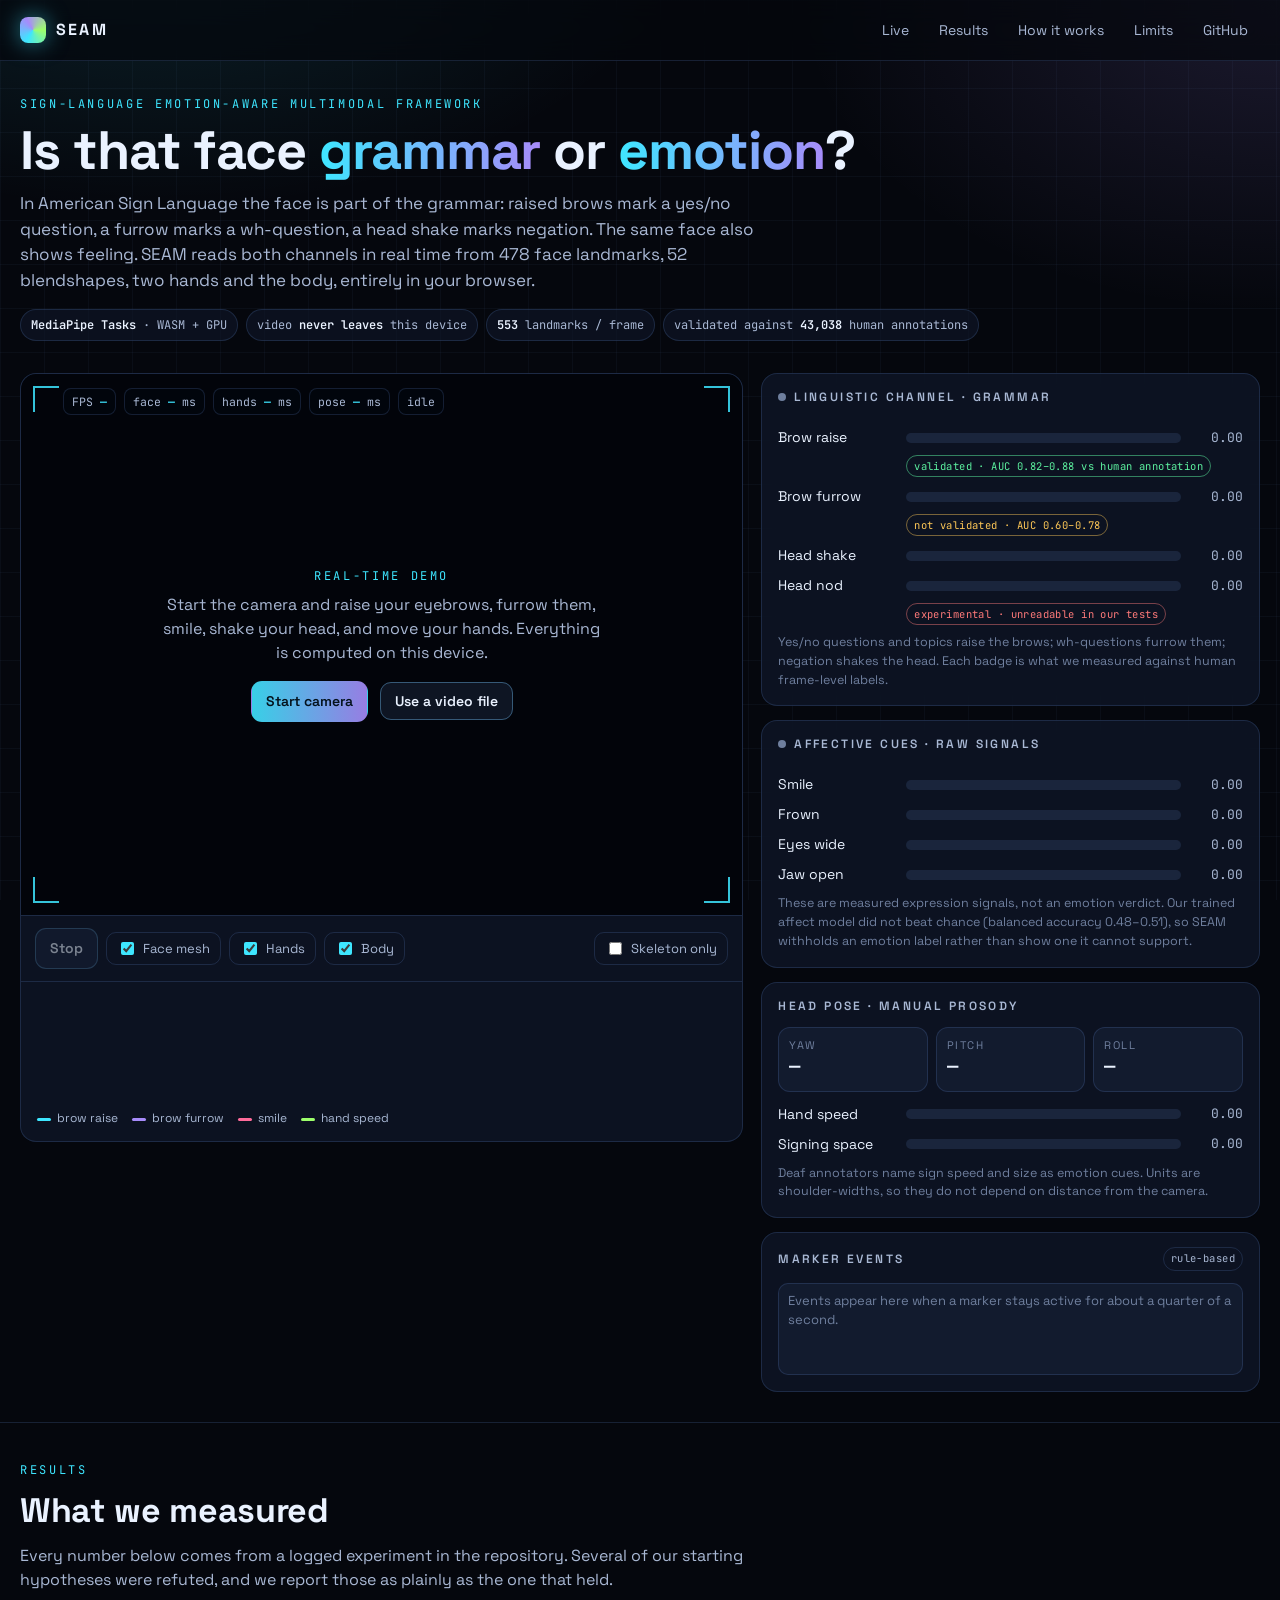
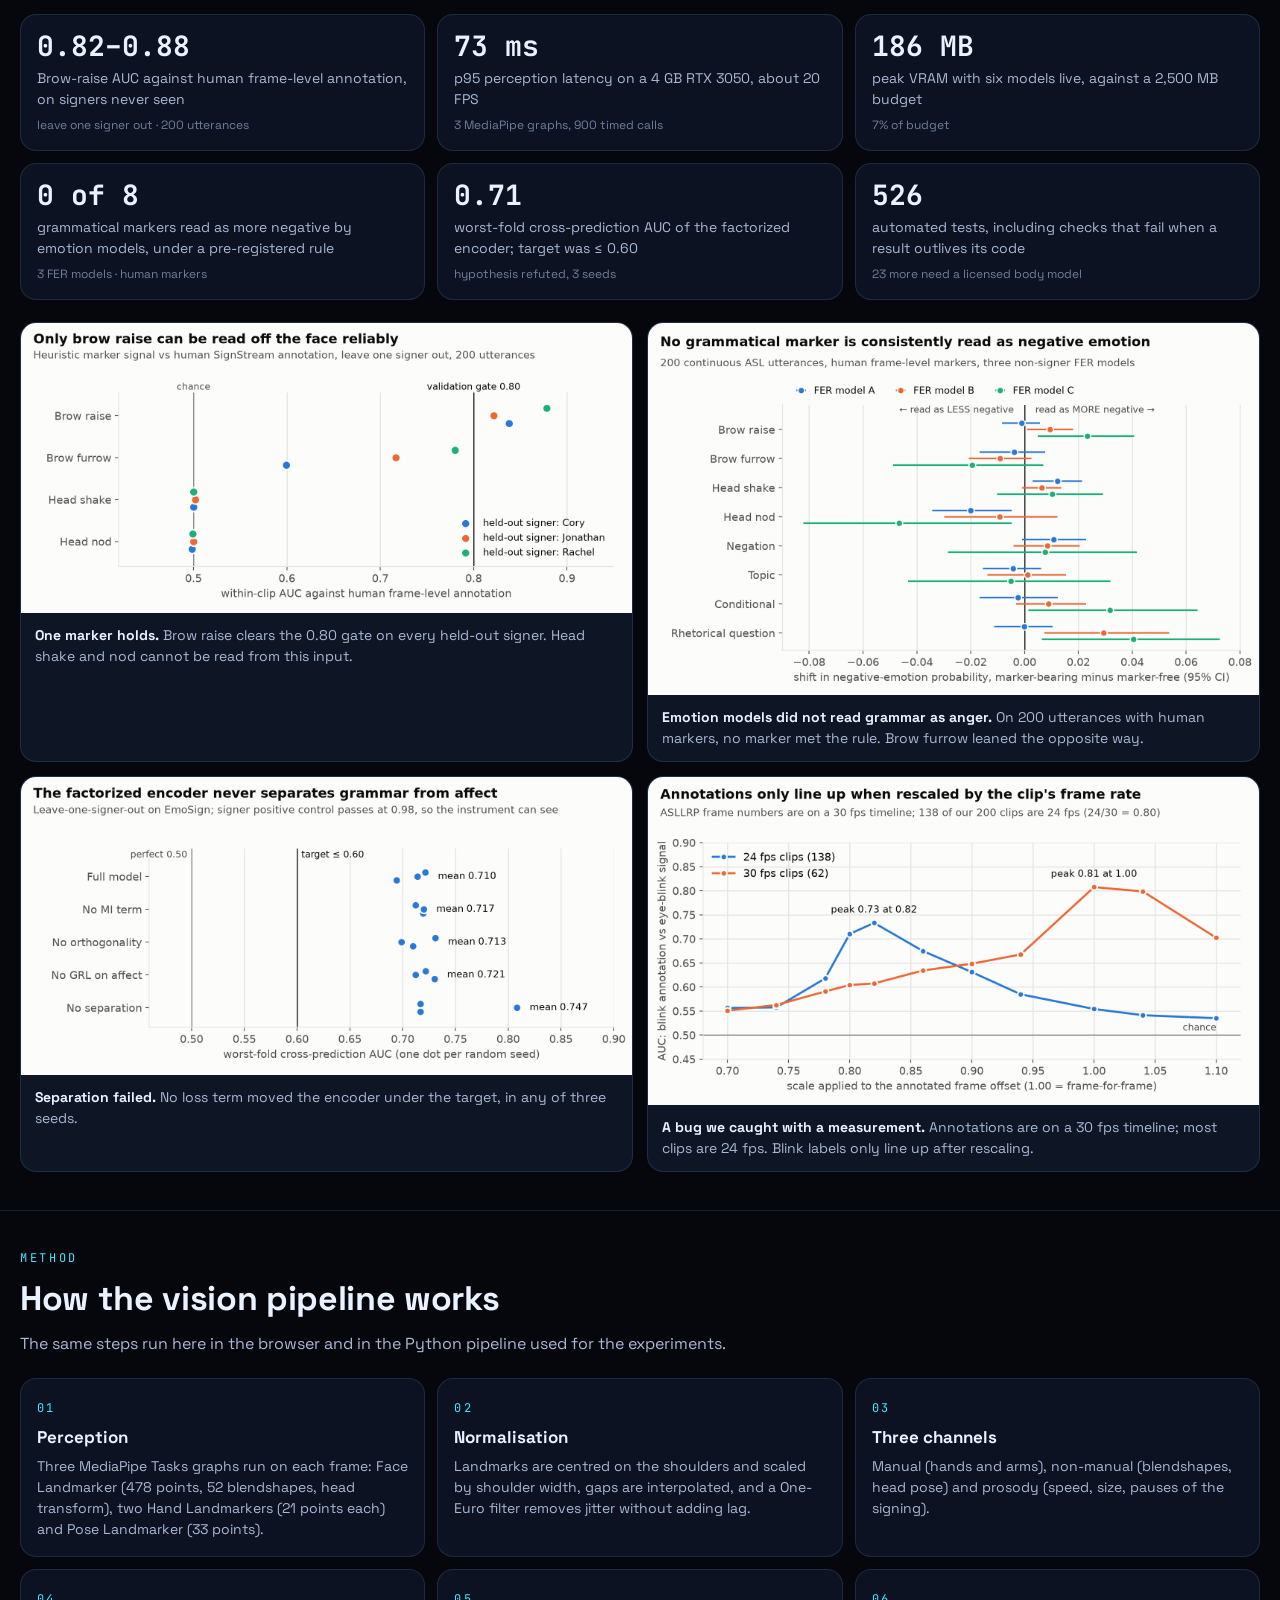
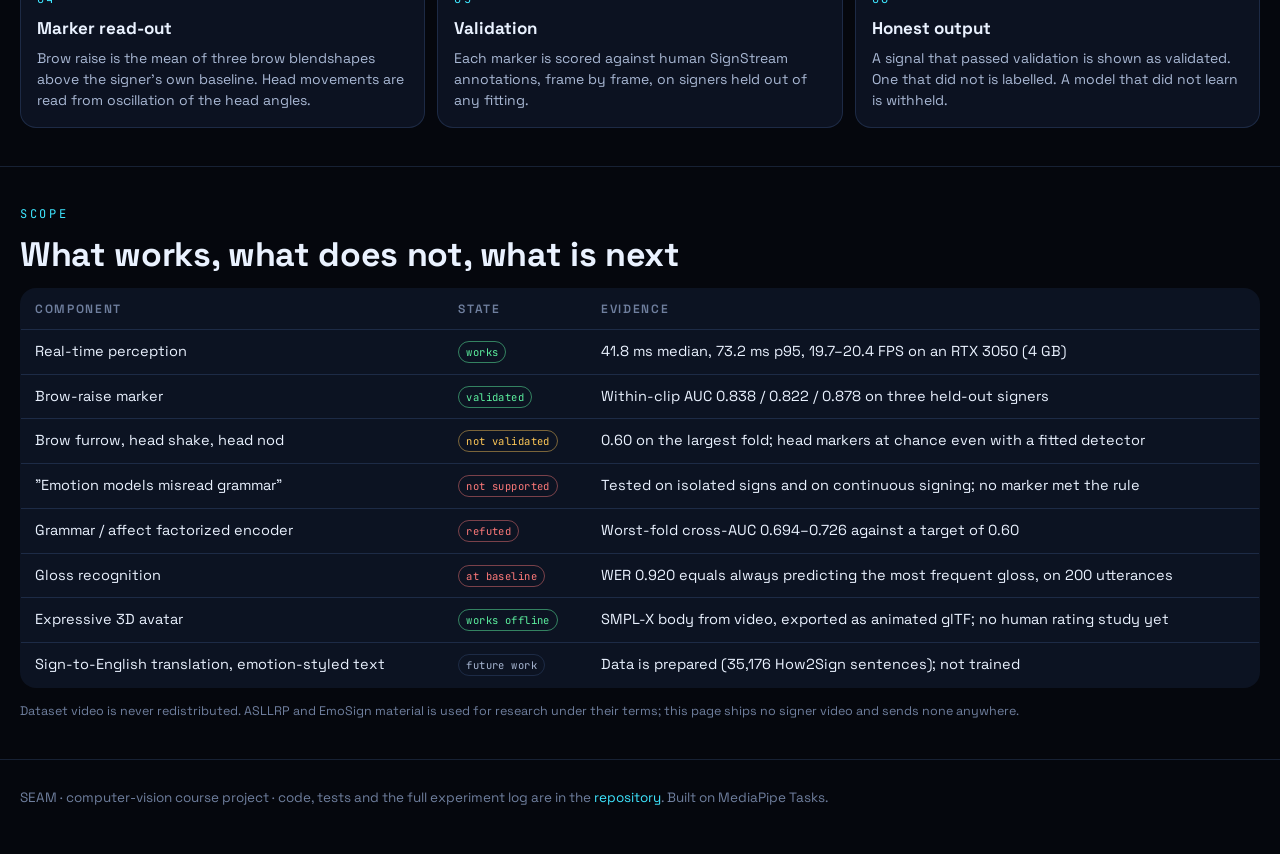
==== docs/index.html @ f9d33ad5 "submission: a standalone live demo, the report as README, and a team guide The live page (docs/index" ====
<!doctype html>
<html lang="en">
<head>
<meta charset="utf-8">
<meta name="viewport" content="width=device-width, initial-scale=1">
<title>SEAM — live non-manual signal reader for sign language</title>
<meta name="description" content="Real-time MediaPipe pipeline that reads the grammatical and affective non-manual signals of sign language in the browser. Video never leaves the device.">
<link rel="preconnect" href="https://fonts.googleapis.com">
<link rel="preconnect" href="https://fonts.gstatic.com" crossorigin>
<link href="https://fonts.googleapis.com/css2?family=Space+Grotesk:wght@400;500;600;700&family=JetBrains+Mono:wght@400;600&display=swap" rel="stylesheet">
<style>
:root{
  --bg:#05070d; --bg-2:#0a0f1c; --panel:rgba(16,24,42,.72); --panel-solid:#0e1626;
  --line:rgba(120,170,255,.16); --line-strong:rgba(120,200,255,.38);
  --ink:#eaf2ff; --ink-2:#a9b8d4; --ink-3:#6f7f9e;
  --cyan:#3ee6ff; --violet:#a78bfa; --lime:#9dff6b; --amber:#ffc857; --rose:#ff6b9a;
  --ok:#5df2a0; --warn:#ffc857; --bad:#ff7a7a;
  --r:16px; --mono:"JetBrains Mono",ui-monospace,SFMono-Regular,Menlo,monospace;
  --sans:"Space Grotesk",system-ui,-apple-system,"Segoe UI",Roboto,sans-serif;
}
*{box-sizing:border-box}
[hidden]{display:none!important}
html{scroll-behavior:smooth}
body{margin:0;background:var(--bg);color:var(--ink);font-family:var(--sans);font-size:16px;line-height:1.5;
  background-image:
    radial-gradient(900px 500px at 12% -10%,rgba(62,230,255,.13),transparent 60%),
    radial-gradient(800px 520px at 100% 0%,rgba(167,139,250,.14),transparent 60%),
    linear-gradient(rgba(120,170,255,.045) 1px,transparent 1px),
    linear-gradient(90deg,rgba(120,170,255,.045) 1px,transparent 1px);
  background-size:auto,auto,44px 44px,44px 44px;background-attachment:fixed}
a{color:var(--cyan);text-decoration:none} a:hover{text-decoration:underline}
:focus-visible{outline:2px solid var(--cyan);outline-offset:3px;border-radius:6px}
.wrap{max-width:1320px;margin:0 auto;padding:0 20px}
.num{font-family:var(--mono);font-variant-numeric:tabular-nums}

/* top bar */
.top{position:sticky;top:0;z-index:20;backdrop-filter:blur(14px);background:rgba(5,7,13,.72);border-bottom:1px solid var(--line)}
.top .wrap{display:flex;align-items:center;gap:20px;height:60px}
.brand{display:flex;align-items:center;gap:10px;font-weight:700;letter-spacing:.14em;color:var(--ink)}
.brand i{width:26px;height:26px;border-radius:8px;display:block;background:conic-gradient(from 210deg,var(--cyan),var(--violet),var(--lime),var(--cyan));box-shadow:0 0 22px rgba(62,230,255,.5)}
.top nav{margin-left:auto;display:flex;gap:6px;flex-wrap:wrap}
.top nav a{color:var(--ink-2);padding:8px 12px;border-radius:10px;font-size:14px}
.top nav a:hover{color:var(--ink);background:rgba(120,170,255,.1);text-decoration:none}

/* hero */
.hero{padding:34px 0 18px}
.eyebrow{font-family:var(--mono);font-size:12px;letter-spacing:.22em;text-transform:uppercase;color:var(--cyan)}
h1{font-size:clamp(30px,4.6vw,54px);line-height:1.04;margin:10px 0 12px;letter-spacing:-.02em}
h1 em{font-style:normal;background:linear-gradient(90deg,var(--cyan),var(--violet));-webkit-background-clip:text;background-clip:text;color:transparent}
.lede{color:var(--ink-2);max-width:70ch;font-size:17px;margin:0}
.chips{display:flex;gap:8px;flex-wrap:wrap;margin-top:16px}
.chip{font-family:var(--mono);font-size:12px;padding:6px 10px;border-radius:999px;border:1px solid var(--line);color:var(--ink-2);background:rgba(16,24,42,.6)}
.chip b{color:var(--ink);font-weight:600}

/* live grid */
.live{display:grid;grid-template-columns:minmax(0,1.45fr) minmax(320px,1fr);gap:18px;padding:14px 0 30px;align-items:start}
@media (max-width:1020px){.live{grid-template-columns:1fr}}
.panel{background:var(--panel);border:1px solid var(--line);border-radius:var(--r);backdrop-filter:blur(10px);position:relative}
.panel h2{margin:0;font-size:12px;letter-spacing:.2em;text-transform:uppercase;color:var(--ink-2);font-weight:600;display:flex;align-items:center;gap:8px}
.panel .hd{padding:14px 16px 0;display:flex;align-items:center;justify-content:space-between;gap:10px}
.panel .bd{padding:12px 16px 16px}
.dot{width:8px;height:8px;border-radius:50%;background:var(--ink-3);display:inline-block}
.dot.on{background:var(--ok);box-shadow:0 0 12px var(--ok)}

/* stage */
.stage{overflow:hidden}
.viewport{position:relative;aspect-ratio:4/3;background:#02040a;border-radius:calc(var(--r) - 1px) calc(var(--r) - 1px) 0 0;overflow:hidden}
.viewport video,.viewport canvas{position:absolute;inset:0;width:100%;height:100%;object-fit:cover}
.viewport.mirror video,.viewport.mirror canvas{transform:scaleX(-1)}
.viewport.privacy video{opacity:0}
.corner{position:absolute;width:26px;height:26px;border:2px solid var(--cyan);opacity:.85;pointer-events:none}
.corner.tl{top:12px;left:12px;border-right:0;border-bottom:0}.corner.tr{top:12px;right:12px;border-left:0;border-bottom:0}
.corner.bl{bottom:12px;left:12px;border-right:0;border-top:0}.corner.br{bottom:12px;right:12px;border-left:0;border-top:0}
.hud{position:absolute;left:16px;top:14px;display:flex;gap:8px;flex-wrap:wrap;pointer-events:none;padding-left:26px}
.hud span{font-family:var(--mono);font-size:11.5px;background:rgba(2,6,14,.72);border:1px solid var(--line);padding:4px 8px;border-radius:8px;color:var(--ink-2)}
.hud span b{color:var(--cyan);font-weight:600}
.verdict{position:absolute;left:50%;bottom:16px;transform:translateX(-50%);font-family:var(--mono);font-size:13px;letter-spacing:.06em;
  padding:9px 14px;border-radius:12px;background:rgba(2,6,14,.78);border:1px solid var(--line-strong);color:var(--ink);white-space:nowrap;max-width:92%;overflow:hidden;text-overflow:ellipsis;pointer-events:none}
.verdict[data-kind="grammar"]{border-color:var(--cyan);box-shadow:0 0 24px rgba(62,230,255,.35)}
.verdict[data-kind="affect"]{border-color:var(--rose);box-shadow:0 0 24px rgba(255,107,154,.35)}
.verdict[data-kind="both"]{border-color:var(--violet);box-shadow:0 0 24px rgba(167,139,250,.4)}
.idle{position:absolute;inset:0;display:grid;place-items:center;text-align:center;padding:24px;color:var(--ink-2)}
.idle p{max-width:44ch;margin:8px auto 16px}
.scan{position:absolute;left:0;right:0;height:2px;background:linear-gradient(90deg,transparent,var(--cyan),transparent);opacity:.55;animation:scan 3.6s linear infinite;pointer-events:none}
@keyframes scan{from{top:0}to{top:100%}}
@media (prefers-reduced-motion:reduce){.scan{display:none}html{scroll-behavior:auto}}
.controls{display:flex;gap:8px;flex-wrap:wrap;align-items:center;padding:12px 14px;border-top:1px solid var(--line)}
button,.btn{font:inherit;font-size:14px;font-weight:600;color:var(--ink);background:rgba(120,170,255,.1);border:1px solid var(--line-strong);padding:9px 14px;border-radius:11px;cursor:pointer}
button:hover,.btn:hover{background:rgba(120,170,255,.2)}
button.primary{background:linear-gradient(90deg,rgba(62,230,255,.9),rgba(167,139,250,.9));color:#04121c;border-color:transparent}
button:disabled{opacity:.5;cursor:not-allowed}
.toggle{display:inline-flex;align-items:center;gap:6px;font-size:13px;color:var(--ink-2);padding:6px 10px;border:1px solid var(--line);border-radius:10px;cursor:pointer;user-select:none}
.toggle input{accent-color:var(--cyan)}
.spacer{flex:1}
#timeline{display:block;width:100%;height:120px;border-top:1px solid var(--line)}
.legend{display:flex;gap:14px;flex-wrap:wrap;padding:8px 16px 14px;font-size:12px;color:var(--ink-2)}
.legend i{display:inline-block;width:14px;height:3px;border-radius:2px;margin-right:6px;vertical-align:middle}

/* channel cards */
.stack{display:grid;gap:14px}
.meter{display:grid;grid-template-columns:118px 1fr 52px;align-items:center;gap:10px;margin:9px 0}
.meter label{font-size:14px;color:var(--ink)}
.bar{height:10px;border-radius:6px;background:rgba(120,170,255,.12);overflow:hidden;position:relative}
.bar i{display:block;height:100%;width:0;border-radius:6px;background:var(--cyan);transition:width .08s linear}
.bar.violet i{background:var(--violet)} .bar.rose i{background:var(--rose)} .bar.lime i{background:var(--lime)} .bar.amber i{background:var(--amber)}
.meter .num{font-size:13px;color:var(--ink-2);text-align:right}
.meter.active label{color:var(--cyan)} .meter.active .bar{box-shadow:0 0 14px rgba(62,230,255,.45)}
.badge{font-family:var(--mono);font-size:10.5px;letter-spacing:.04em;padding:3px 7px;border-radius:999px;border:1px solid var(--line);color:var(--ink-2);white-space:nowrap}
.badge.ok{color:var(--ok);border-color:rgba(93,242,160,.5)} .badge.warn{color:var(--warn);border-color:rgba(255,200,87,.45)} .badge.bad{color:var(--bad);border-color:rgba(255,122,122,.45)}
.note{font-size:12.5px;color:var(--ink-3);margin:8px 0 0}
.kv{display:grid;grid-template-columns:repeat(3,1fr);gap:8px}
.kv div{background:rgba(120,170,255,.06);border:1px solid var(--line);border-radius:12px;padding:9px 10px}
.kv small{display:block;font-size:11px;letter-spacing:.14em;text-transform:uppercase;color:var(--ink-3)}
.kv b{font-family:var(--mono);font-size:19px;font-weight:600}
.events{list-style:none;margin:0;padding:0;display:grid;gap:6px;min-height:92px}
.events li{display:grid;grid-template-columns:54px 1fr;gap:10px;font-size:13px;padding:7px 9px;border-radius:10px;background:rgba(120,170,255,.06);border:1px solid var(--line)}
.events time{font-family:var(--mono);color:var(--ink-3);font-size:12px}
.events b{color:var(--ink)} .events span{color:var(--ink-2)}
.events .empty{grid-template-columns:1fr;color:var(--ink-3)}

/* content sections */
section.block{padding:38px 0;border-top:1px solid var(--line)}
section.block h2.big{font-size:clamp(24px,3vw,34px);margin:6px 0 8px;letter-spacing:-.01em}
.sub{color:var(--ink-2);max-width:74ch;margin:0 0 22px}
.tiles{display:grid;grid-template-columns:repeat(3,minmax(0,1fr));gap:12px;margin-bottom:22px}
@media (max-width:900px){.tiles,.steps{grid-template-columns:repeat(2,minmax(0,1fr))!important}}
@media (max-width:560px){.tiles,.steps{grid-template-columns:1fr!important}}
.tile{padding:16px;border-radius:var(--r);background:var(--panel);border:1px solid var(--line)}
.tile b{display:block;font-family:var(--mono);font-size:28px;line-height:1.1;color:var(--ink)}
.tile span{display:block;color:var(--ink-2);font-size:14px;margin-top:6px}
.tile small{display:block;color:var(--ink-3);font-size:12px;margin-top:6px}
.figs{display:grid;grid-template-columns:repeat(auto-fit,minmax(min(100%,460px),1fr));gap:14px}
figure{margin:0;background:var(--panel-solid);border:1px solid var(--line);border-radius:var(--r);overflow:hidden}
figure img{display:block;width:100%;height:auto;background:#fcfcfb}
figcaption{padding:12px 14px;font-size:14px;color:var(--ink-2)}
figcaption b{color:var(--ink)}
.steps{display:grid;grid-template-columns:repeat(3,minmax(0,1fr));gap:12px;counter-reset:s}
.step{padding:16px;border-radius:var(--r);background:var(--panel);border:1px solid var(--line);counter-increment:s}
.step::before{content:"0" counter(s);font-family:var(--mono);color:var(--cyan);font-size:12px;letter-spacing:.2em}
.step h3{margin:6px 0 6px;font-size:17px} .step p{margin:0;color:var(--ink-2);font-size:14px}
table.res{width:100%;border-collapse:collapse;font-size:14.5px;background:var(--panel);border:1px solid var(--line);border-radius:var(--r);overflow:hidden}
table.res th,table.res td{padding:11px 14px;text-align:left;border-bottom:1px solid var(--line);vertical-align:top}
table.res th{font-size:12px;letter-spacing:.14em;text-transform:uppercase;color:var(--ink-3);font-weight:600}
table.res tr:last-child td{border-bottom:0}
.scroll{overflow-x:auto}
footer{padding:28px 0 46px;color:var(--ink-3);font-size:13.5px;border-top:1px solid var(--line)}
</style>
</head>
<body>
<header class="top"><div class="wrap">
  <a class="brand" href="#top" aria-label="SEAM home"><i aria-hidden="true"></i>SEAM</a>
  <nav aria-label="Sections">
    <a href="#live">Live</a><a href="#results">Results</a><a href="#how">How it works</a><a href="#limits">Limits</a>
    <a href="https://github.com/BhuwanJoshi-01/SEAM-Sign-language-Emotion-Aware-Multimodal-framework">GitHub</a>
  </nav>
</div></header>

<main id="top">
<div class="wrap">
  <section class="hero">
    <div class="eyebrow">Sign-language Emotion-Aware Multimodal framework</div>
    <h1>Is that face <em>grammar</em> or <em>emotion</em>?</h1>
    <p class="lede">In American Sign Language the face is part of the grammar: raised brows mark a yes/no question, a furrow marks a wh-question, a head shake marks negation. The same face also shows feeling. SEAM reads both channels in real time from 478 face landmarks, 52 blendshapes, two hands and the body, entirely in your browser.</p>
    <div class="chips">
      <span class="chip"><b>MediaPipe Tasks</b> · WASM + GPU</span>
      <span class="chip">video <b>never leaves</b> this device</span>
      <span class="chip"><b>553</b> landmarks / frame</span>
      <span class="chip">validated against <b>43,038</b> human annotations</span>
    </div>
  </section>

  <section class="live" id="live" aria-label="Live demo">
    <div class="panel stage">
      <div class="viewport" id="viewport">
        <video id="video" playsinline muted></video>
        <canvas id="overlay"></canvas>
        <div class="scan" id="scan" hidden></div>
        <i class="corner tl"></i><i class="corner tr"></i><i class="corner bl"></i><i class="corner br"></i>
        <div class="hud" aria-live="off">
          <span>FPS <b class="num" id="hFps">—</b></span>
          <span>face <b class="num" id="hFace">—</b> ms</span>
          <span>hands <b class="num" id="hHands">—</b> ms</span>
          <span>pose <b class="num" id="hPose">—</b> ms</span>
          <span id="hDelegate">idle</span>
        </div>
        <div class="verdict" id="verdict" hidden></div>
        <div class="idle" id="idle">
          <div>
            <div class="eyebrow">Real-time demo</div>
            <p id="idleMsg">Start the camera and raise your eyebrows, furrow them, smile, shake your head, and move your hands. Everything is computed on this device.</p>
            <button class="primary" id="start">Start camera</button>
            <label class="btn" for="file" style="margin-left:8px">Use a video file</label>
            <input type="file" id="file" accept="video/*" hidden>
          </div>
        </div>
      </div>
      <div class="controls">
        <button id="stop" disabled>Stop</button>
        <label class="toggle"><input type="checkbox" id="tFace" checked> Face mesh</label>
        <label class="toggle"><input type="checkbox" id="tHands" checked> Hands</label>
        <label class="toggle"><input type="checkbox" id="tPose" checked> Body</label>
        <span class="spacer"></span>
        <label class="toggle" title="Hide the camera image and show only the landmarks"><input type="checkbox" id="tPrivacy"> Skeleton only</label>
      </div>
      <canvas id="timeline" aria-label="Last 12 seconds of four signals"></canvas>
      <div class="legend">
        <span><i style="background:var(--cyan)"></i>brow raise</span>
        <span><i style="background:var(--violet)"></i>brow furrow</span>
        <span><i style="background:var(--rose)"></i>smile</span>
        <span><i style="background:var(--lime)"></i>hand speed</span>
      </div>
    </div>

    <aside class="stack">
      <div class="panel">
        <div class="hd"><h2><span class="dot" id="dLing"></span>Linguistic channel · grammar</h2></div>
        <div class="bd">
          <div class="meter" id="mRaise"><label>Brow raise</label><div class="bar"><i></i></div><span class="num">0.00</span></div>
          <div style="margin:-4px 0 6px 128px"><span class="badge ok">validated · AUC 0.82–0.88 vs human annotation</span></div>
          <div class="meter" id="mFurrow"><label>Brow furrow</label><div class="bar violet"><i></i></div><span class="num">0.00</span></div>
          <div style="margin:-4px 0 6px 128px"><span class="badge warn">not validated · AUC 0.60–0.78</span></div>
          <div class="meter" id="mShake"><label>Head shake</label><div class="bar amber"><i></i></div><span class="num">0.00</span></div>
          <div class="meter" id="mNod"><label>Head nod</label><div class="bar amber"><i></i></div><span class="num">0.00</span></div>
          <div style="margin:-4px 0 0 128px"><span class="badge bad">experimental · unreadable in our tests</span></div>
          <p class="note">Yes/no questions and topics raise the brows; wh-questions furrow them; negation shakes the head. Each badge is what we measured against human frame-level labels.</p>
        </div>
      </div>

      <div class="panel">
        <div class="hd"><h2><span class="dot" id="dAff"></span>Affective cues · raw signals</h2></div>
        <div class="bd">
          <div class="meter" id="mSmile"><label>Smile</label><div class="bar rose"><i></i></div><span class="num">0.00</span></div>
          <div class="meter" id="mFrown"><label>Frown</label><div class="bar rose"><i></i></div><span class="num">0.00</span></div>
          <div class="meter" id="mWide"><label>Eyes wide</label><div class="bar rose"><i></i></div><span class="num">0.00</span></div>
          <div class="meter" id="mJaw"><label>Jaw open</label><div class="bar rose"><i></i></div><span class="num">0.00</span></div>
          <p class="note">These are measured expression signals, not an emotion verdict. Our trained affect model did not beat chance (balanced accuracy 0.48–0.51), so SEAM withholds an emotion label rather than show one it cannot support.</p>
        </div>
      </div>

      <div class="panel">
        <div class="hd"><h2>Head pose · manual prosody</h2></div>
        <div class="bd">
          <div class="kv">
            <div><small>Yaw</small><b id="kYaw">—</b></div>
            <div><small>Pitch</small><b id="kPitch">—</b></div>
            <div><small>Roll</small><b id="kRoll">—</b></div>
          </div>
          <div class="meter" id="mSpeed" style="margin-top:12px"><label>Hand speed</label><div class="bar lime"><i></i></div><span class="num">0.00</span></div>
          <div class="meter" id="mAmp"><label>Signing space</label><div class="bar lime"><i></i></div><span class="num">0.00</span></div>
          <p class="note">Deaf annotators name sign speed and size as emotion cues. Units are shoulder-widths, so they do not depend on distance from the camera.</p>
        </div>
      </div>

      <div class="panel">
        <div class="hd"><h2>Marker events</h2><span class="badge">rule-based</span></div>
        <div class="bd"><ul class="events" id="events"><li class="empty">Events appear here when a marker stays active for about a quarter of a second.</li></ul></div>
      </div>
    </aside>
  </section>
</div>

<section class="block" id="results"><div class="wrap">
  <div class="eyebrow">Results</div>
  <h2 class="big">What we measured</h2>
  <p class="sub">Every number below comes from a logged experiment in the repository. Several of our starting hypotheses were refuted, and we report those as plainly as the one that held.</p>
  <div class="tiles">
    <div class="tile"><b>0.82–0.88</b><span>Brow-raise AUC against human frame-level annotation, on signers never seen</span><small>leave one signer out · 200 utterances</small></div>
    <div class="tile"><b>73 ms</b><span>p95 perception latency on a 4 GB RTX 3050, about 20 FPS</span><small>3 MediaPipe graphs, 900 timed calls</small></div>
    <div class="tile"><b>186 MB</b><span>peak VRAM with six models live, against a 2,500 MB budget</span><small>7% of budget</small></div>
    <div class="tile"><b>0 of 8</b><span>grammatical markers read as more negative by emotion models, under a pre-registered rule</span><small>3 FER models · human markers</small></div>
    <div class="tile"><b>0.71</b><span>worst-fold cross-prediction AUC of the factorized encoder; target was ≤ 0.60</span><small>hypothesis refuted, 3 seeds</small></div>
    <div class="tile"><b>526</b><span>automated tests, including checks that fail when a result outlives its code</span><small>23 more need a licensed body model</small></div>
  </div>
  <div class="figs">
    <figure><img src="figures/marker_validation.png" alt="Dot plot: brow raise scores 0.82 to 0.88 AUC on three held-out signers; brow furrow 0.60 to 0.78; head shake and head nod sit at chance, 0.50." loading="lazy"><figcaption><b>One marker holds.</b> Brow raise clears the 0.80 gate on every held-out signer. Head shake and nod cannot be read from this input.</figcaption></figure>
    <figure><img src="figures/c1_continuous.png" alt="Forest plot of eight markers by three FER models; most intervals cross zero and none is positive in two models after correction." loading="lazy"><figcaption><b>Emotion models did not read grammar as anger.</b> On 200 utterances with human markers, no marker met the rule. Brow furrow leaned the opposite way.</figcaption></figure>
    <figure><img src="figures/m4_gate.png" alt="Dot plot of worst-fold cross-prediction AUC for five model variants; all dots lie between 0.69 and 0.81, above the 0.60 target." loading="lazy"><figcaption><b>Separation failed.</b> No loss term moved the encoder under the target, in any of three seeds.</figcaption></figure>
    <figure><img src="figures/frame_alignment.png" alt="Line chart: for 24 fps clips alignment AUC peaks at 0.73 near scale 0.82; for 30 fps clips it peaks at 0.81 at scale 1.00." loading="lazy"><figcaption><b>A bug we caught with a measurement.</b> Annotations are on a 30 fps timeline; most clips are 24 fps. Blink labels only line up after rescaling.</figcaption></figure>
  </div>
</div></section>

<section class="block" id="how"><div class="wrap">
  <div class="eyebrow">Method</div>
  <h2 class="big">How the vision pipeline works</h2>
  <p class="sub">The same steps run here in the browser and in the Python pipeline used for the experiments.</p>
  <div class="steps">
    <div class="step"><h3>Perception</h3><p>Three MediaPipe Tasks graphs run on each frame: Face Landmarker (478 points, 52 blendshapes, head transform), two Hand Landmarkers (21 points each) and Pose Landmarker (33 points).</p></div>
    <div class="step"><h3>Normalisation</h3><p>Landmarks are centred on the shoulders and scaled by shoulder width, gaps are interpolated, and a One-Euro filter removes jitter without adding lag.</p></div>
    <div class="step"><h3>Three channels</h3><p>Manual (hands and arms), non-manual (blendshapes, head pose) and prosody (speed, size, pauses of the signing).</p></div>
    <div class="step"><h3>Marker read-out</h3><p>Brow raise is the mean of three brow blendshapes above the signer's own baseline. Head movements are read from oscillation of the head angles.</p></div>
    <div class="step"><h3>Validation</h3><p>Each marker is scored against human SignStream annotations, frame by frame, on signers held out of any fitting.</p></div>
    <div class="step"><h3>Honest output</h3><p>A signal that passed validation is shown as validated. One that did not is labelled. A model that did not learn is withheld.</p></div>
  </div>
</div></section>

<section class="block" id="limits"><div class="wrap">
  <div class="eyebrow">Scope</div>
  <h2 class="big">What works, what does not, what is next</h2>
  <div class="scroll"><table class="res">
    <thead><tr><th>Component</th><th>State</th><th>Evidence</th></tr></thead>
    <tbody>
      <tr><td>Real-time perception</td><td><span class="badge ok">works</span></td><td>41.8 ms median, 73.2 ms p95, 19.7–20.4 FPS on an RTX 3050 (4 GB)</td></tr>
      <tr><td>Brow-raise marker</td><td><span class="badge ok">validated</span></td><td>Within-clip AUC 0.838 / 0.822 / 0.878 on three held-out signers</td></tr>
      <tr><td>Brow furrow, head shake, head nod</td><td><span class="badge warn">not validated</span></td><td>0.60 on the largest fold; head markers at chance even with a fitted detector</td></tr>
      <tr><td>"Emotion models misread grammar"</td><td><span class="badge bad">not supported</span></td><td>Tested on isolated signs and on continuous signing; no marker met the rule</td></tr>
      <tr><td>Grammar / affect factorized encoder</td><td><span class="badge bad">refuted</span></td><td>Worst-fold cross-AUC 0.694–0.726 against a target of 0.60</td></tr>
      <tr><td>Gloss recognition</td><td><span class="badge bad">at baseline</span></td><td>WER 0.920 equals always predicting the most frequent gloss, on 200 utterances</td></tr>
      <tr><td>Expressive 3D avatar</td><td><span class="badge ok">works offline</span></td><td>SMPL-X body from video, exported as animated glTF; no human rating study yet</td></tr>
      <tr><td>Sign-to-English translation, emotion-styled text</td><td><span class="badge">future work</span></td><td>Data is prepared (35,176 How2Sign sentences); not trained</td></tr>
    </tbody>
  </table></div>
  <p class="note" style="margin-top:14px">Dataset video is never redistributed. ASLLRP and EmoSign material is used for research under their terms; this page ships no signer video and sends none anywhere.</p>
</div></section>
</main>

<footer><div class="wrap">SEAM · computer-vision course project · code, tests and the full experiment log are in the <a href="https://github.com/BhuwanJoshi-01/SEAM-Sign-language-Emotion-Aware-Multimodal-framework">repository</a>. Built on MediaPipe Tasks.</div></footer>

<script type="module">
const $ = (id) => document.getElementById(id);
const CDN = "https://cdn.jsdelivr.net/npm/@mediapipe/tasks-vision@0.10.14";
const MODELS = {
  face: "https://storage.googleapis.com/mediapipe-models/face_landmarker/face_landmarker/float16/1/face_landmarker.task",
  hand: "https://storage.googleapis.com/mediapipe-models/hand_landmarker/hand_landmarker/float16/1/hand_landmarker.task",
  pose: "https://storage.googleapis.com/mediapipe-models/pose_landmarker/pose_landmarker_lite/float16/1/pose_landmarker_lite.task",
};
const COLORS = { cyan: "#3ee6ff", violet: "#a78bfa", lime: "#9dff6b", rose: "#ff6b9a", amber: "#ffc857" };
const GPU_TIMEOUT_MS = 9000;

const video = $("video"), overlay = $("overlay"), ctx = overlay.getContext("2d");
const tl = $("timeline"), tctx = tl.getContext("2d");
let vision = null, face = null, hands = null, pose = null, draw = null, delegate = "GPU";
let running = false, stream = null, lastVideoTime = -1, lastTick = 0, fps = 0;
const ms = { face: 0, hands: 0, pose: 0 };
const startedAt = performance.now();

// ── small numeric helpers ────────────────────────────────────────────────────
const mean = (xs) => xs.reduce((a, b) => a + b, 0) / (xs.length || 1);
const clamp = (x, lo, hi) => Math.min(hi, Math.max(lo, x));
const ema = (prev, x, k = 0.2) => (prev ? prev + (x - prev) * k : x);

// A signal relative to this person's own baseline. A fixed threshold would call someone
// with naturally high brows "raised" on every frame, so each channel is measured as an
// excursion above the running median, scaled by its own recent range (p95 - median) -
// the same clip-relative idea the Python pipeline uses.
class Adaptive {
  // The baseline is a low percentile over about 20 seconds, not the median: someone who
  // holds their brows up for a whole question should not have that absorbed as "normal".
  constructor(size = 600, floor = 0.1) { this.buf = []; this.size = size; this.floor = floor; this.base = 0; this.range = floor; this.n = 0; }
  push(x) {
    this.buf.push(x); if (this.buf.length > this.size) this.buf.shift();
    if (this.n++ % 8 === 0) {
      const s = [...this.buf].sort((a, b) => a - b);
      this.base = s[Math.floor(s.length * 0.2)];
      this.range = Math.max(s[Math.floor(s.length * 0.95)] - this.base, this.floor);
    }
    return clamp((x - this.base) / this.range, 0, 1.5);
  }
}
// "Active" needs the level to hold for a few frames, so one noisy frame is not an event.
class Latch {
  constructor(on = 0.55, hold = 5) { this.on = on; this.hold = hold; this.count = 0; this.active = false; }
  update(level) {
    this.count = level >= this.on ? this.count + 1 : 0;
    const was = this.active; this.active = this.count >= this.hold;
    return this.active && !was;
  }
}
// Oscillation of an angle: at least two direction reversals of real amplitude inside a
// short window. A single turn of the head is not a shake.
class Oscillation {
  constructor(minDeg = 5, windowMs = 1300) { this.minDeg = minDeg; this.windowMs = windowMs; this.pts = []; this.rev = []; this.dir = 0; this.ext = null; }
  push(deg, t) {
    if (this.ext === null) { this.ext = deg; return 0; }
    const d = deg - this.ext;
    if (this.dir === 0) { if (Math.abs(d) >= this.minDeg) { this.dir = Math.sign(d); this.ext = deg; } }
    else if (Math.sign(d) === this.dir) { this.ext = deg; }
    else if (Math.abs(d) >= this.minDeg) { this.rev.push(t); this.dir = -this.dir; this.ext = deg; }
    this.rev = this.rev.filter((r) => t - r <= this.windowMs);
    return clamp(this.rev.length / 3, 0, 1.2);
  }
}

// The two grammatical brow markers are read relative to the person's baseline. The affective
// cues are shown as the raw blendshape scores: they are reported as signals, not judged.
const sig = { raise: new Adaptive(), furrow: new Adaptive() };
const latch = { raise: new Latch(), furrow: new Latch(), shake: new Latch(0.6, 2), nod: new Latch(0.6, 2), smile: new Latch(0.45, 6) };
const osc = { yaw: new Oscillation(), pitch: new Oscillation() };
const series = { raise: [], furrow: [], smile: [], speed: [] };
const TL_LEN = 360;
const wrists = [];   // {t, x, y} per hand, recent
const live = { raise: 0, furrow: 0, shake: 0, nod: 0, smile: 0, frown: 0, wide: 0, jaw: 0, speed: 0, amp: 0, yaw: 0, pitch: 0, roll: 0, face: false, hands: 0, pose: false, frames: 0 };
window.__seam = live;   // read by the automated smoke test

// ── UI painters ──────────────────────────────────────────────────────────────
function meter(id, level, raw, active) {
  const el = $(id); if (!el) return;
  el.querySelector("i").style.width = (clamp(level, 0, 1) * 100).toFixed(1) + "%";
  el.querySelector(".num").textContent = raw.toFixed(2);
  el.classList.toggle("active", !!active);
}
function pushEvent(title, meaning) {
  const ul = $("events"); const empty = ul.querySelector(".empty"); if (empty) empty.remove();
  const li = document.createElement("li");
  const t = ((performance.now() - startedAt) / 1000).toFixed(1) + "s";
  li.innerHTML = `<time>${t}</time><div><b>${title}</b> <span>— ${meaning}</span></div>`;
  ul.prepend(li); while (ul.children.length > 5) ul.lastChild.remove();
}
function setVerdict() {
  const ling = latch.raise.active || latch.furrow.active || latch.shake.active;
  const aff = latch.smile.active || live.frown > 0.4;
  const v = $("verdict");
  $("dLing").classList.toggle("on", ling); $("dAff").classList.toggle("on", aff);
  if (!live.face) { v.hidden = false; v.dataset.kind = ""; v.textContent = "no face in view"; return; }
  v.hidden = false;
  if (ling && aff) { v.dataset.kind = "both"; v.textContent = "LINGUISTIC + AFFECTIVE cues together"; }
  else if (ling) {
    v.dataset.kind = "grammar";
    v.textContent = latch.raise.active ? "LINGUISTIC · brow raise → question / topic marker"
      : latch.furrow.active ? "LINGUISTIC · brow furrow → wh-question marker" : "LINGUISTIC · head shake → negation";
  } else if (aff) { v.dataset.kind = "affect"; v.textContent = "AFFECTIVE cue · " + (latch.smile.active ? "smile" : "frown"); }
  else { v.dataset.kind = ""; v.textContent = "neutral · no marker active"; }
}
function paintTimeline() {
  const dpr = window.devicePixelRatio || 1, w = tl.clientWidth, h = tl.clientHeight;
  if (tl.width !== Math.round(w * dpr)) { tl.width = Math.round(w * dpr); tl.height = Math.round(h * dpr); }
  tctx.setTransform(dpr, 0, 0, dpr, 0, 0); tctx.clearRect(0, 0, w, h);
  tctx.strokeStyle = "rgba(120,170,255,.12)"; tctx.lineWidth = 1;
  for (let i = 1; i < 4; i++) { const y = (h * i) / 4; tctx.beginPath(); tctx.moveTo(0, y); tctx.lineTo(w, y); tctx.stroke(); }
  const plot = (arr, color) => {
    if (arr.length < 2) return;
    tctx.strokeStyle = color; tctx.lineWidth = 2; tctx.lineJoin = "round"; tctx.beginPath();
    arr.forEach((v, i) => { const x = w - (arr.length - 1 - i) * (w / TL_LEN), y = h - 8 - clamp(v, 0, 1.2) / 1.2 * (h - 16); i ? tctx.lineTo(x, y) : tctx.moveTo(x, y); });
    tctx.stroke();
  };
  plot(series.speed, COLORS.lime); plot(series.smile, COLORS.rose); plot(series.furrow, COLORS.violet); plot(series.raise, COLORS.cyan);
}

// ── geometry ─────────────────────────────────────────────────────────────────
// MediaPipe's facial transformation matrix arrives as 16 numbers, column-major. The head's
// forward and right axes are its third and first columns; yaw and pitch are read off the
// forward axis and roll off the right axis, which avoids an Euler-order ambiguity.
function headAngles(m) {
  const fx = m[8], fy = m[9], fz = m[10], rx = m[0], ry = m[1];
  const deg = 180 / Math.PI;
  return { yaw: Math.atan2(fx, fz) * deg, pitch: -Math.asin(clamp(fy, -1, 1)) * deg, roll: Math.atan2(ry, rx) * deg };
}
function handProsody(handLms, poseLm, t) {
  let scale = 0.25;
  if (poseLm && poseLm[11] && poseLm[12]) scale = Math.max(Math.hypot(poseLm[11].x - poseLm[12].x, poseLm[11].y - poseLm[12].y), 0.05);
  for (const h of handLms) wrists.push({ t, x: h[0].x, y: h[0].y, n: handLms.length });
  while (wrists.length && t - wrists[0].t > 1000) wrists.shift();
  if (wrists.length < 3) return { speed: 0, amp: 0 };
  let path = 0;
  const per = handLms.length || 1;
  for (let i = per; i < wrists.length; i++) { const a = wrists[i - per], b = wrists[i]; if (b.t - a.t < 250) path += Math.hypot(b.x - a.x, b.y - a.y); }
  const dt = (wrists[wrists.length - 1].t - wrists[0].t) / 1000 || 1;
  const xs = wrists.map((p) => p.x), ys = wrists.map((p) => p.y);
  const amp = Math.hypot(Math.max(...xs) - Math.min(...xs), Math.max(...ys) - Math.min(...ys));
  return { speed: path / per / dt / scale, amp: amp / scale };
}

// ── drawing ──────────────────────────────────────────────────────────────────
function fitCanvas() {
  const dpr = window.devicePixelRatio || 1, r = overlay.getBoundingClientRect();
  const w = Math.round(r.width * dpr), h = Math.round(r.height * dpr);
  if (overlay.width !== w || overlay.height !== h) { overlay.width = w; overlay.height = h; }
}
// The video is shown with object-fit: cover, so landmarks (normalised to the full frame)
// have to be mapped through the same crop or the mesh slides off the face.
function coverMap() {
  const cw = overlay.width, ch = overlay.height, vw = video.videoWidth || 4, vh = video.videoHeight || 3;
  const s = Math.max(cw / vw, ch / vh), dw = vw * s, dh = vh * s;
  return { ox: (cw - dw) / 2, oy: (ch - dh) / 2, dw, dh };
}
function mapped(lms, m) { return lms.map((p) => ({ x: (m.ox + p.x * m.dw) / overlay.width, y: (m.oy + p.y * m.dh) / overlay.height, z: p.z })); }
function paint(fr, hr, pr) {
  fitCanvas(); ctx.clearRect(0, 0, overlay.width, overlay.height);
  const m = coverMap(), F = vision.FaceLandmarker, lw = Math.max(1, overlay.width / 640);
  if ($("tPose").checked && pr?.landmarks?.[0]) {
    const lm = mapped(pr.landmarks[0], m);
    const body = vision.PoseLandmarker.POSE_CONNECTIONS.filter((c) => c.start > 10 && c.end > 10 && c.start < 25 && c.end < 25);
    draw.drawConnectors(lm, body, { color: "rgba(157,255,107,.75)", lineWidth: 3 * lw });
  }
  if ($("tFace").checked && fr?.faceLandmarks?.[0]) {
    const lm = mapped(fr.faceLandmarks[0], m);
    draw.drawConnectors(lm, F.FACE_LANDMARKS_TESSELATION, { color: "rgba(62,230,255,.16)", lineWidth: 0.6 * lw });
    draw.drawConnectors(lm, F.FACE_LANDMARKS_FACE_OVAL, { color: "rgba(62,230,255,.7)", lineWidth: 1.4 * lw });
    const brow = latch.raise.active ? "#ffffff" : latch.furrow.active ? COLORS.violet : COLORS.cyan;
    const bw = (latch.raise.active || latch.furrow.active ? 4 : 2.2) * lw;
    draw.drawConnectors(lm, F.FACE_LANDMARKS_LEFT_EYEBROW, { color: brow, lineWidth: bw });
    draw.drawConnectors(lm, F.FACE_LANDMARKS_RIGHT_EYEBROW, { color: brow, lineWidth: bw });
    draw.drawConnectors(lm, F.FACE_LANDMARKS_LEFT_EYE, { color: COLORS.cyan, lineWidth: 1.4 * lw });
    draw.drawConnectors(lm, F.FACE_LANDMARKS_RIGHT_EYE, { color: COLORS.cyan, lineWidth: 1.4 * lw });
    draw.drawConnectors(lm, F.FACE_LANDMARKS_LIPS, { color: latch.smile.active ? COLORS.rose : "rgba(255,107,154,.75)", lineWidth: 1.8 * lw });
  }
  if ($("tHands").checked && hr?.landmarks?.length) {
    for (const h of hr.landmarks) {
      const lm = mapped(h, m);
      draw.drawConnectors(lm, vision.HandLandmarker.HAND_CONNECTIONS, { color: COLORS.amber, lineWidth: 2.4 * lw });
      draw.drawLandmarks(lm, { color: "#ffffff", fillColor: COLORS.amber, radius: 2.4 * lw, lineWidth: 1 });
    }
  }
}

// ── the frame loop ───────────────────────────────────────────────────────────
function tick() {
  if (!running) return;
  requestAnimationFrame(tick);
  if (video.readyState < 2 || video.currentTime === lastVideoTime) return;
  lastVideoTime = video.currentTime;
  const now = performance.now();
  if (lastTick) fps = ema(fps, 1000 / (now - lastTick), 0.1);
  lastTick = now;

  let fr = null, hr = null, pr = null, t0;
  try {
    t0 = performance.now(); fr = face.detectForVideo(video, now); ms.face = ema(ms.face, performance.now() - t0);
    if ($("tHands").checked) { t0 = performance.now(); hr = hands.detectForVideo(video, now); ms.hands = ema(ms.hands, performance.now() - t0); }
    if ($("tPose").checked) { t0 = performance.now(); pr = pose.detectForVideo(video, now); ms.pose = ema(ms.pose, performance.now() - t0); }
  } catch (e) { console.warn("detect failed", e); return; }

  const cats = fr?.faceBlendshapes?.[0]?.categories;
  live.face = !!cats; live.hands = hr?.landmarks?.length || 0; live.pose = !!pr?.landmarks?.[0]; live.frames++;
  if (cats) {
    const b = {}; for (const c of cats) b[c.categoryName] = c.score;
    const raw = {
      raise: mean([b.browInnerUp, b.browOuterUpLeft, b.browOuterUpRight]),
      furrow: mean([b.browDownLeft, b.browDownRight]),
      smile: mean([b.mouthSmileLeft, b.mouthSmileRight]),
      frown: mean([b.mouthFrownLeft, b.mouthFrownRight]),
      wide: mean([b.eyeWideLeft, b.eyeWideRight]),
      jaw: b.jawOpen,
    };
    for (const k of Object.keys(raw)) live[k] = sig[k] ? sig[k].push(raw[k] || 0) : (raw[k] || 0);
    const mtx = fr.facialTransformationMatrixes?.[0]?.data;
    if (mtx) {
      const a = headAngles(mtx); live.yaw = a.yaw; live.pitch = a.pitch; live.roll = a.roll;
      live.shake = osc.yaw.push(a.yaw, now); live.nod = osc.pitch.push(a.pitch, now);
      $("kYaw").textContent = a.yaw.toFixed(0) + "°"; $("kPitch").textContent = a.pitch.toFixed(0) + "°"; $("kRoll").textContent = a.roll.toFixed(0) + "°";
    }
    if (latch.raise.update(live.raise)) pushEvent("Brow raise", "in ASL, a yes/no question or a topic. Grammar, not surprise.");
    if (latch.furrow.update(live.furrow)) pushEvent("Brow furrow", "in ASL, a wh-question. Grammar, not anger.");
    if (latch.shake.update(live.shake)) pushEvent("Head shake", "in ASL, negation. Experimental detector.");
    if (latch.nod.update(live.nod)) pushEvent("Head nod", "affirmation or emphasis. Experimental detector.");
    if (latch.smile.update(live.smile)) pushEvent("Smile", "an affective cue, shown as a raw signal only.");
    meter("mRaise", live.raise, raw.raise, latch.raise.active); meter("mFurrow", live.furrow, raw.furrow, latch.furrow.active);
    meter("mShake", live.shake, live.shake, latch.shake.active); meter("mNod", live.nod, live.nod, latch.nod.active);
    meter("mSmile", live.smile, raw.smile, latch.smile.active); meter("mFrown", live.frown, raw.frown, false);
    meter("mWide", live.wide, raw.wide, false); meter("mJaw", live.jaw, raw.jaw || 0, false);
  }
  if (!cats) {
    // No face in this frame: a meter frozen at its last value would read as a measurement.
    for (const k of ["raise", "furrow", "shake", "nod", "smile", "frown", "wide", "jaw"]) live[k] = 0;
    for (const k of Object.keys(latch)) latch[k].update(0);
    for (const id of ["mRaise", "mFurrow", "mShake", "mNod", "mSmile", "mFrown", "mWide", "mJaw"]) meter(id, 0, 0, false);
  }
  const pro = handProsody(hr?.landmarks || [], pr?.landmarks?.[0], now);
  live.speed = ema(live.speed, pro.speed, 0.3); live.amp = ema(live.amp, pro.amp, 0.3);
  meter("mSpeed", live.speed / 3, live.speed, false); meter("mAmp", live.amp / 2.5, live.amp, false);

  series.raise.push(cats ? live.raise : 0); series.furrow.push(cats ? live.furrow : 0);
  series.smile.push(cats ? live.smile : 0); series.speed.push(clamp(live.speed / 3, 0, 1.2));
  for (const k of Object.keys(series)) if (series[k].length > TL_LEN) series[k].shift();

  paint(fr, hr, pr); paintTimeline(); setVerdict();
  $("hFps").textContent = fps ? fps.toFixed(0) : "—";
  $("hFace").textContent = ms.face.toFixed(0); $("hHands").textContent = $("tHands").checked ? ms.hands.toFixed(0) : "off";
  $("hPose").textContent = $("tPose").checked ? ms.pose.toFixed(0) : "off";
}

// ── model loading ────────────────────────────────────────────────────────────
function withTimeout(p, t, label) {
  return new Promise((res, rej) => { const id = setTimeout(() => rej(new Error(label + " timed out")), t); p.then((v) => { clearTimeout(id); res(v); }, (e) => { clearTimeout(id); rej(e); }); });
}
async function build(d) {
  const fileset = await vision.FilesetResolver.forVisionTasks(CDN + "/wasm");
  const base = (path) => ({ baseOptions: { modelAssetPath: path, delegate: d }, runningMode: "VIDEO" });
  const f = await vision.FaceLandmarker.createFromOptions(fileset, { ...base(MODELS.face), numFaces: 1, outputFaceBlendshapes: true, outputFacialTransformationMatrixes: true });
  const h = await vision.HandLandmarker.createFromOptions(fileset, { ...base(MODELS.hand), numHands: 2 });
  const p = await vision.PoseLandmarker.createFromOptions(fileset, { ...base(MODELS.pose), numPoses: 1 });
  return [f, h, p];
}
// Asking for the GPU delegate on a machine without one does not always raise - in some
// browsers the promise simply never settles. A timeout turns that into a CPU fallback,
// which is slower and computes the same numbers.
async function loadModels() {
  if (face) return;
  $("idleMsg").textContent = "Loading MediaPipe and three models (about 15 MB, cached after the first visit)…";
  vision = await import(CDN);
  try { [face, hands, pose] = await withTimeout(build("GPU"), GPU_TIMEOUT_MS, "GPU delegate"); delegate = "GPU"; }
  catch (e) { console.warn("GPU delegate unavailable, using CPU:", e?.message); [face, hands, pose] = await build("CPU"); delegate = "CPU"; }
  draw = new vision.DrawingUtils(ctx);
  $("hDelegate").textContent = "MediaPipe · " + delegate;
}
async function begin(kind, file) {
  $("start").disabled = true;
  try {
    await loadModels();
    if (kind === "camera") {
      stream = await navigator.mediaDevices.getUserMedia({ video: { width: { ideal: 960 }, height: { ideal: 720 }, facingMode: "user" }, audio: false });
      video.srcObject = stream; $("viewport").classList.add("mirror");
    } else {
      video.srcObject = null; video.src = URL.createObjectURL(file); video.loop = true; $("viewport").classList.remove("mirror");
    }
    await video.play();
    running = true; lastVideoTime = -1; lastTick = 0;
    $("idle").hidden = true; $("scan").hidden = false; $("stop").disabled = false;
    requestAnimationFrame(tick);
  } catch (e) {
    console.error(e);
    $("idleMsg").textContent = e?.name === "NotAllowedError" ? "Camera permission was denied. Allow the camera for this page, or use a video file instead."
      : e?.name === "NotFoundError" ? "No camera was found. You can use a video file instead."
      : "Could not start: " + (e?.message || e) + ". Check your connection (the models load from a CDN) and try again.";
    $("start").disabled = false;
  }
}
function stop() {
  running = false;
  if (stream) { stream.getTracks().forEach((t) => t.stop()); stream = null; }
  video.pause(); video.srcObject = null; video.removeAttribute("src");
  ctx.clearRect(0, 0, overlay.width, overlay.height);
  $("idle").hidden = false; $("scan").hidden = true; $("verdict").hidden = true; $("stop").disabled = true; $("start").disabled = false;
  $("idleMsg").textContent = "Stopped. Start the camera again or choose a video file.";
}
$("start").onclick = () => begin("camera");
$("file").onchange = (e) => { const f = e.target.files?.[0]; if (f) begin("file", f); };
$("stop").onclick = stop;
$("tPrivacy").onchange = (e) => $("viewport").classList.toggle("privacy", e.target.checked);
if (!navigator.mediaDevices?.getUserMedia) { $("start").disabled = true; $("idleMsg").textContent = "This browser cannot open a camera here (it needs HTTPS or localhost). You can still use a video file."; }
const auto = new URLSearchParams(location.search);
if (auto.get("skeleton") === "1") { $("tPrivacy").checked = true; $("viewport").classList.add("privacy"); }
if (auto.get("autostart") === "camera") begin("camera");
</script>
</body>
</html>
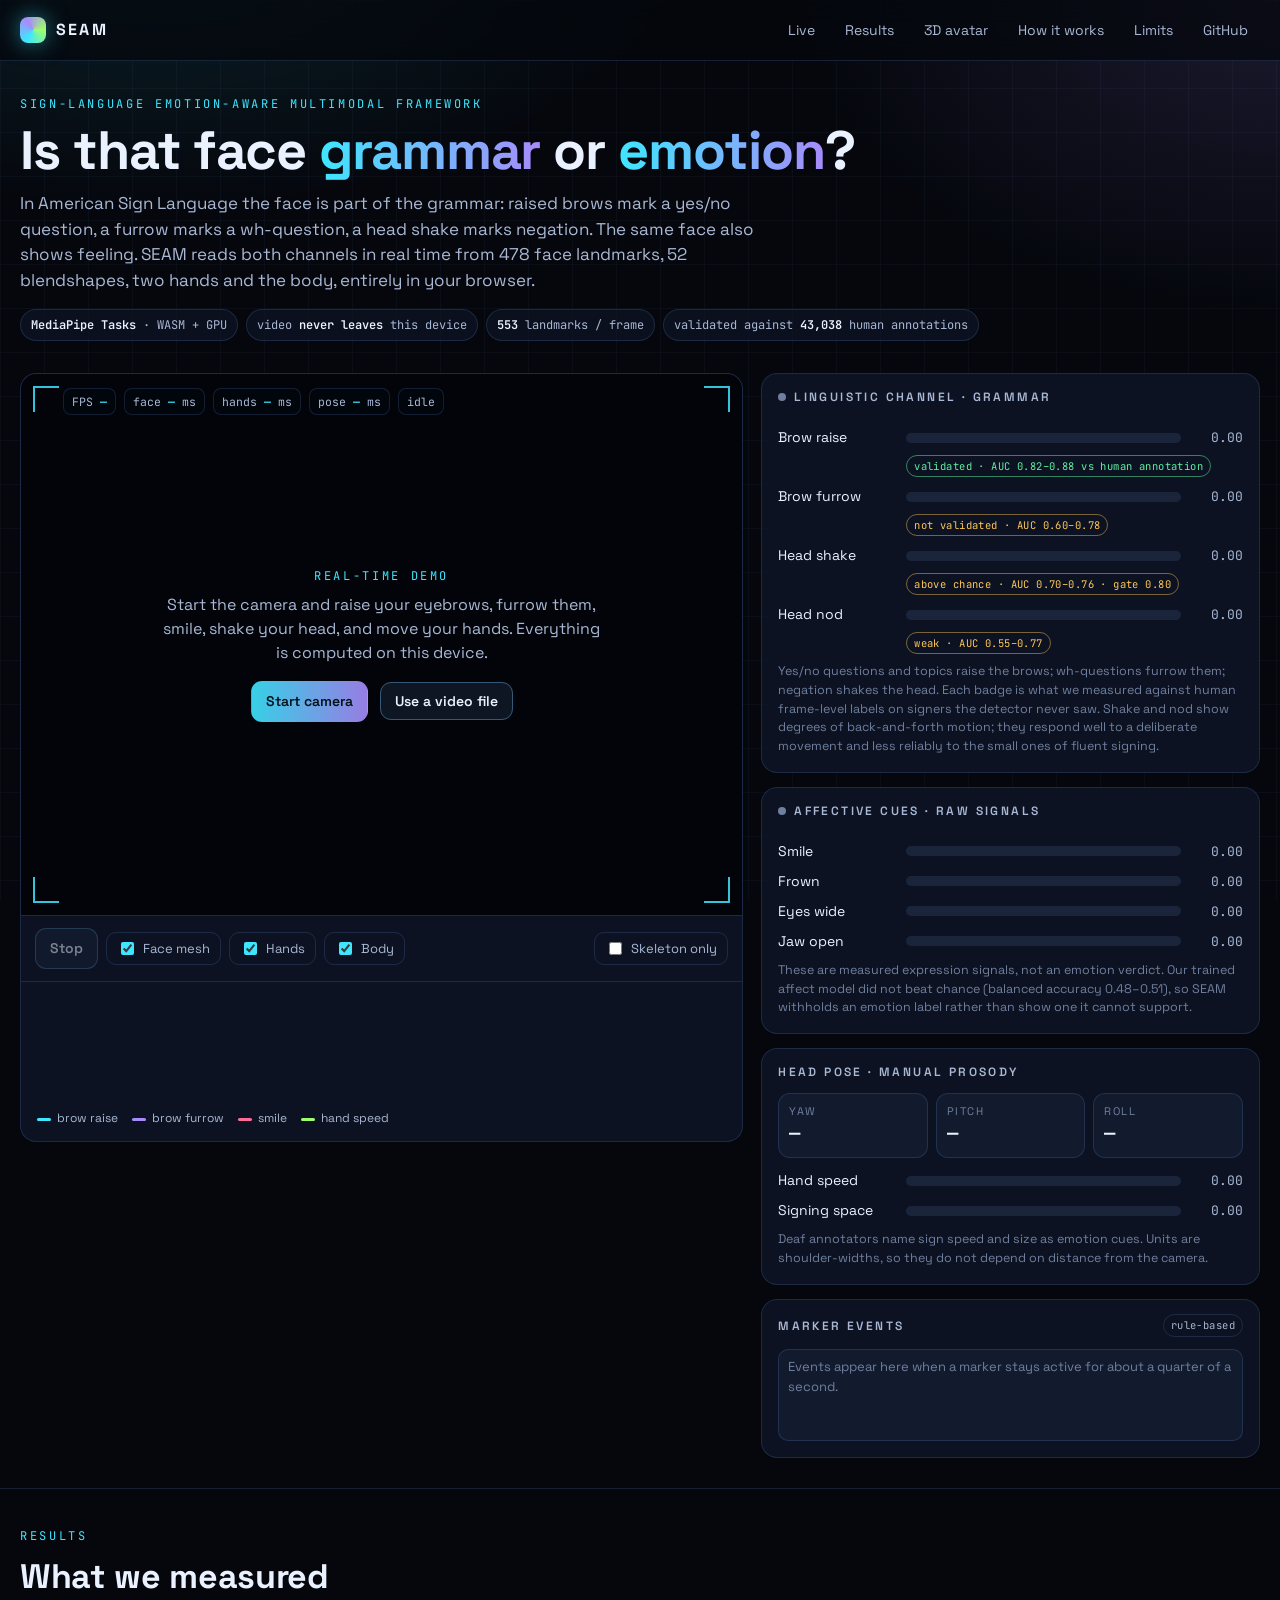
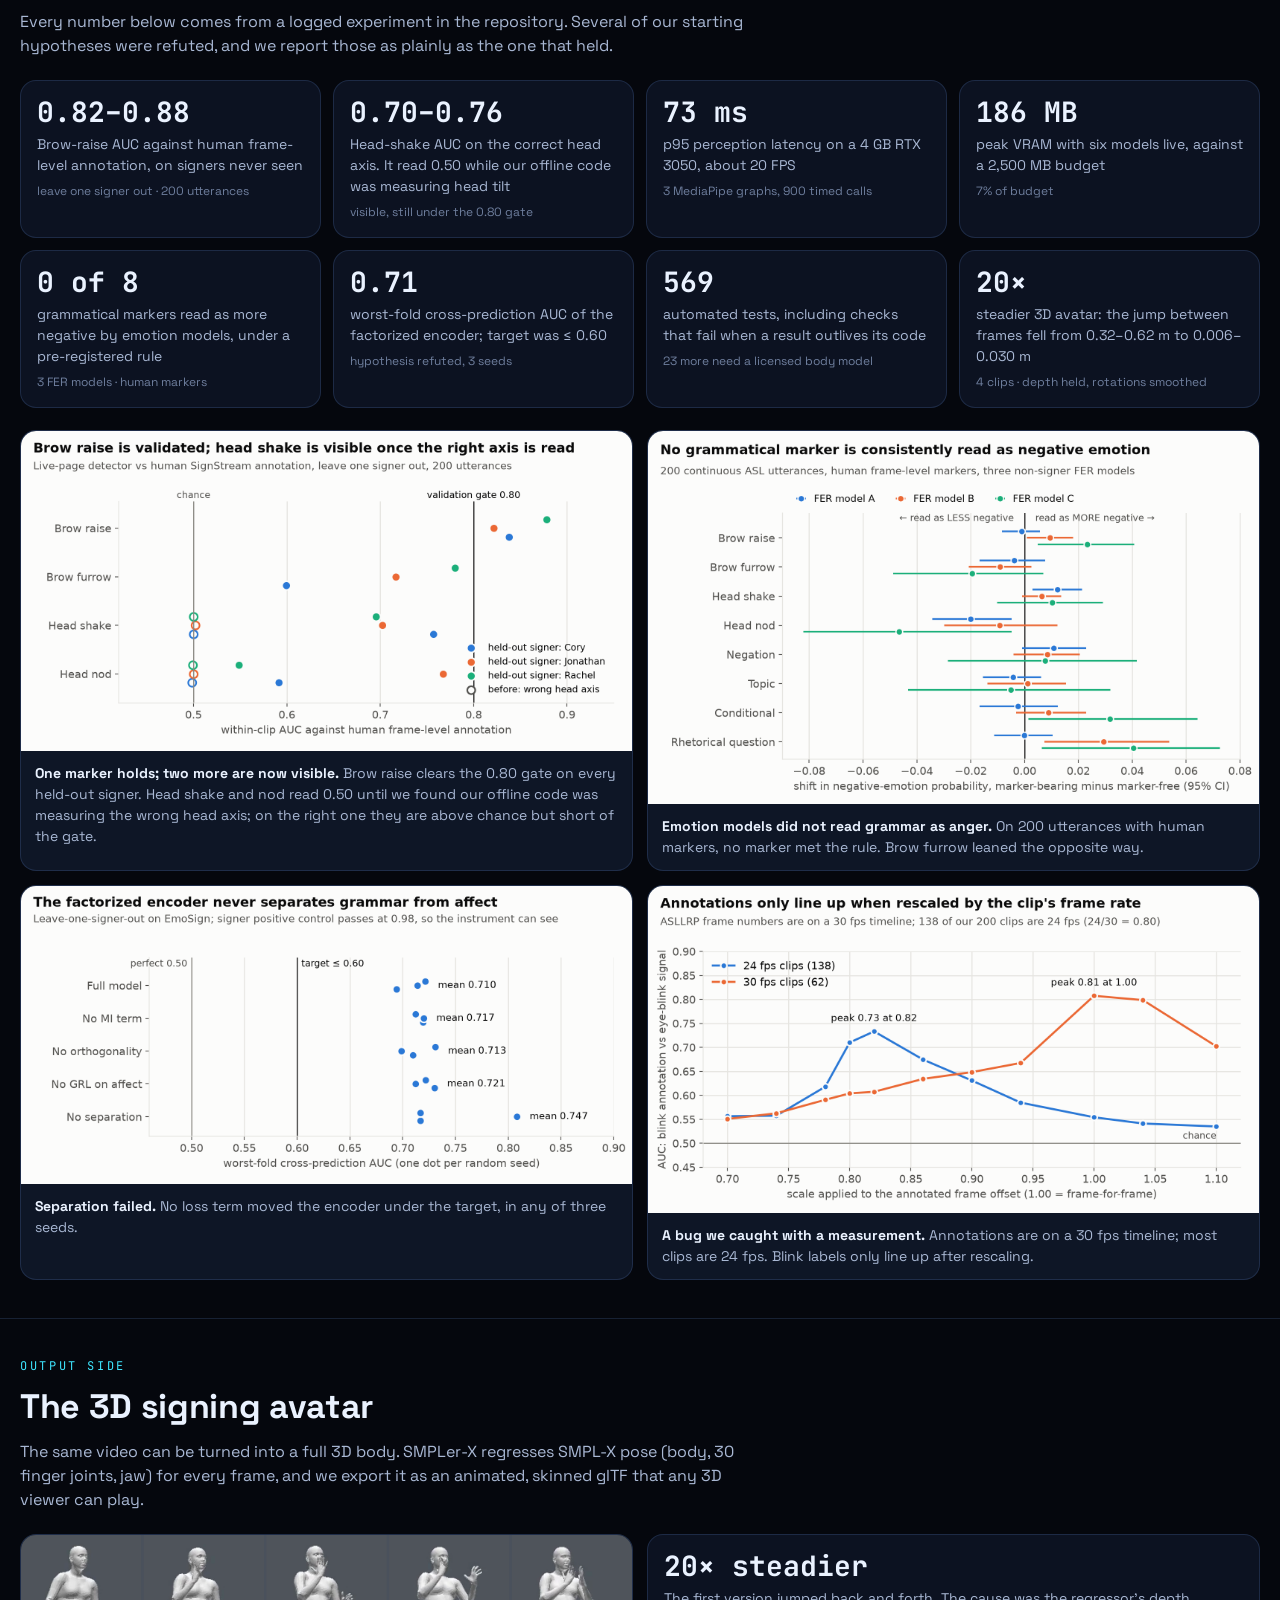
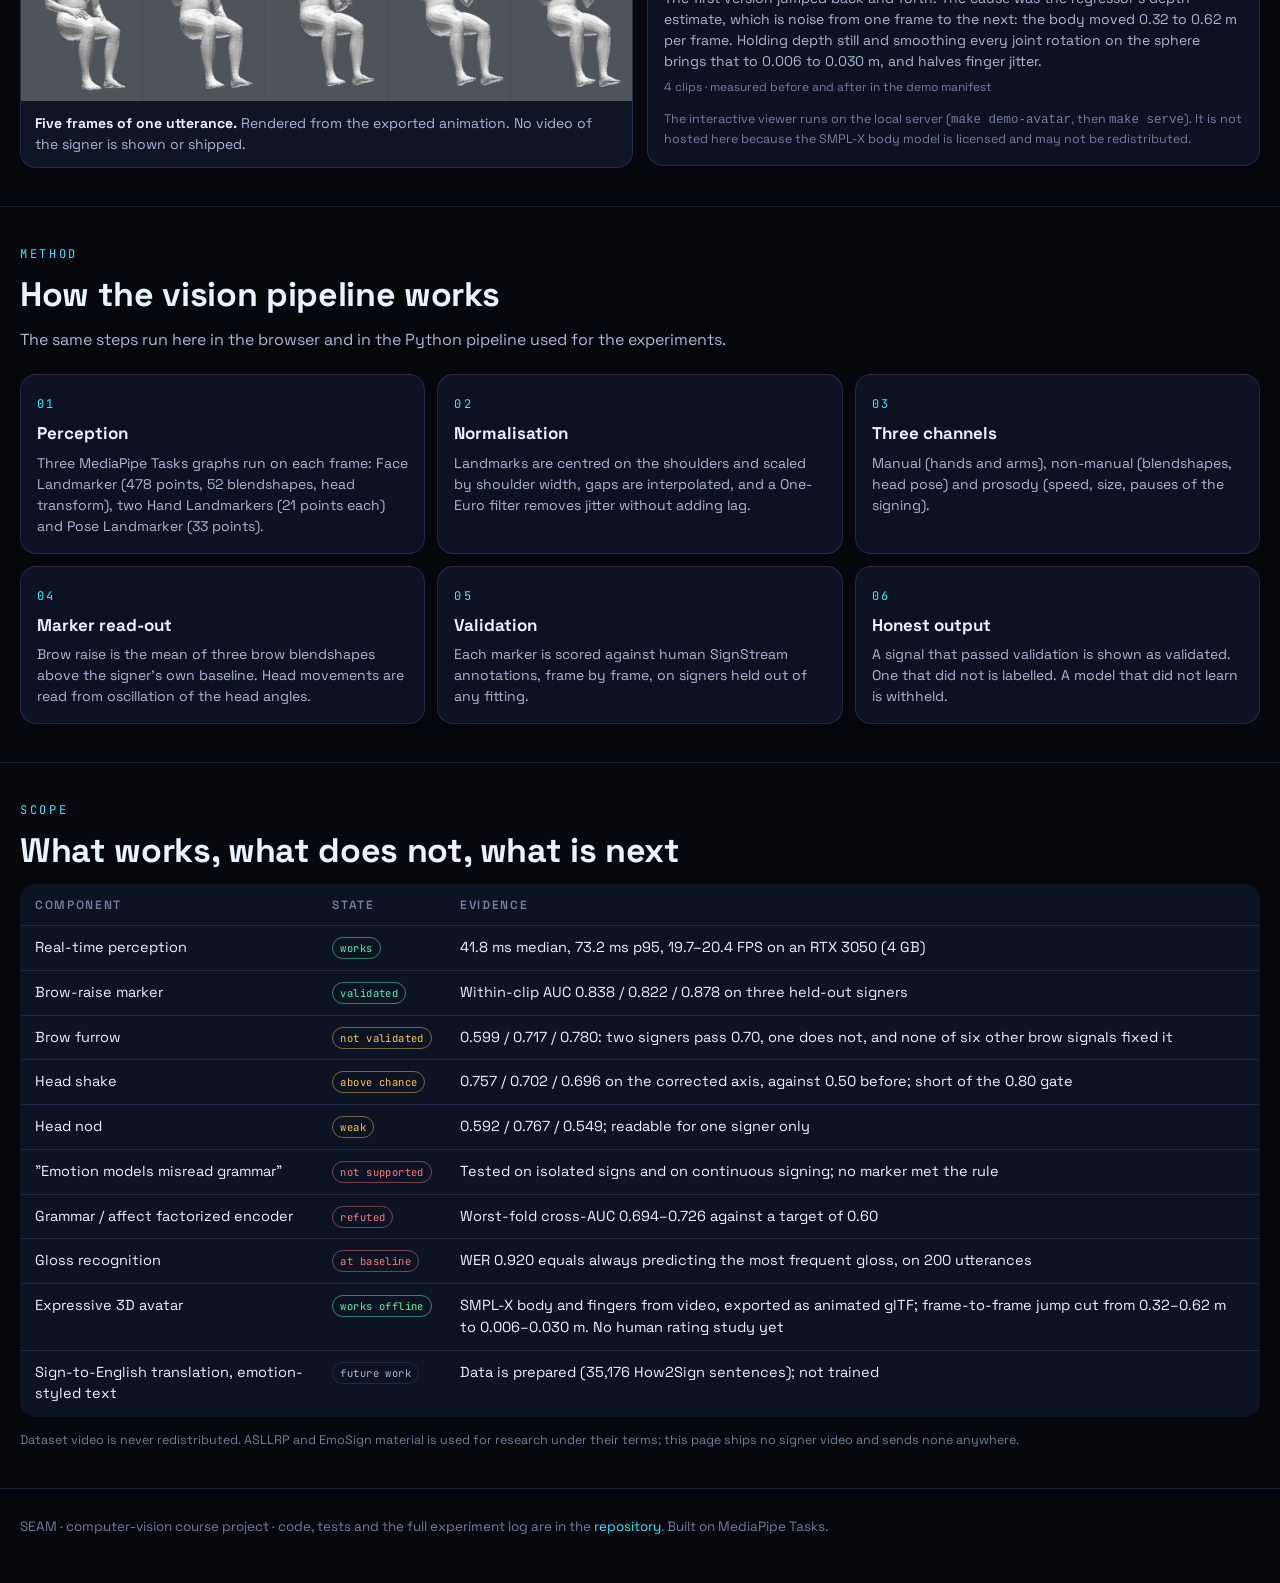
==== commit 139830bb: "head shake was measuring head tilt; the live page is the front page; the avatar holds still The offl" ====
--- a/docs/index.html
+++ b/docs/index.html
@@ -122,7 +122,7 @@
 section.block{padding:38px 0;border-top:1px solid var(--line)}
 section.block h2.big{font-size:clamp(24px,3vw,34px);margin:6px 0 8px;letter-spacing:-.01em}
 .sub{color:var(--ink-2);max-width:74ch;margin:0 0 22px}
-.tiles{display:grid;grid-template-columns:repeat(3,minmax(0,1fr));gap:12px;margin-bottom:22px}
+.tiles{display:grid;grid-template-columns:repeat(4,minmax(0,1fr));gap:12px;margin-bottom:22px}
 @media (max-width:900px){.tiles,.steps{grid-template-columns:repeat(2,minmax(0,1fr))!important}}
 @media (max-width:560px){.tiles,.steps{grid-template-columns:1fr!important}}
 .tile{padding:16px;border-radius:var(--r);background:var(--panel);border:1px solid var(--line)}
@@ -150,7 +150,7 @@
 <header class="top"><div class="wrap">
   <a class="brand" href="#top" aria-label="SEAM home"><i aria-hidden="true"></i>SEAM</a>
   <nav aria-label="Sections">
-    <a href="#live">Live</a><a href="#results">Results</a><a href="#how">How it works</a><a href="#limits">Limits</a>
+    <a href="#live">Live</a><a href="#results">Results</a><a href="#avatar" id="navAvatar">3D avatar</a><a href="#how">How it works</a><a href="#limits">Limits</a>
     <a href="https://github.com/BhuwanJoshi-01/SEAM-Sign-language-Emotion-Aware-Multimodal-framework">GitHub</a>
   </nav>
 </div></header>
@@ -220,9 +220,10 @@
           <div class="meter" id="mFurrow"><label>Brow furrow</label><div class="bar violet"><i></i></div><span class="num">0.00</span></div>
           <div style="margin:-4px 0 6px 128px"><span class="badge warn">not validated · AUC 0.60–0.78</span></div>
           <div class="meter" id="mShake"><label>Head shake</label><div class="bar amber"><i></i></div><span class="num">0.00</span></div>
+          <div style="margin:-4px 0 6px 128px"><span class="badge warn" id="bShake">above chance · AUC 0.70–0.76 · gate 0.80</span></div>
           <div class="meter" id="mNod"><label>Head nod</label><div class="bar amber"><i></i></div><span class="num">0.00</span></div>
-          <div style="margin:-4px 0 0 128px"><span class="badge bad">experimental · unreadable in our tests</span></div>
-          <p class="note">Yes/no questions and topics raise the brows; wh-questions furrow them; negation shakes the head. Each badge is what we measured against human frame-level labels.</p>
+          <div style="margin:-4px 0 0 128px"><span class="badge warn" id="bNod">weak · AUC 0.55–0.77</span></div>
+          <p class="note">Yes/no questions and topics raise the brows; wh-questions furrow them; negation shakes the head. Each badge is what we measured against human frame-level labels on signers the detector never saw. Shake and nod show degrees of back-and-forth motion; they respond well to a deliberate movement and less reliably to the small ones of fluent signing.</p>
         </div>
       </div>
 
@@ -265,17 +266,35 @@
   <p class="sub">Every number below comes from a logged experiment in the repository. Several of our starting hypotheses were refuted, and we report those as plainly as the one that held.</p>
   <div class="tiles">
     <div class="tile"><b>0.82–0.88</b><span>Brow-raise AUC against human frame-level annotation, on signers never seen</span><small>leave one signer out · 200 utterances</small></div>
+    <div class="tile"><b>0.70–0.76</b><span>Head-shake AUC on the correct head axis. It read 0.50 while our offline code was measuring head tilt</span><small>visible, still under the 0.80 gate</small></div>
     <div class="tile"><b>73 ms</b><span>p95 perception latency on a 4 GB RTX 3050, about 20 FPS</span><small>3 MediaPipe graphs, 900 timed calls</small></div>
     <div class="tile"><b>186 MB</b><span>peak VRAM with six models live, against a 2,500 MB budget</span><small>7% of budget</small></div>
     <div class="tile"><b>0 of 8</b><span>grammatical markers read as more negative by emotion models, under a pre-registered rule</span><small>3 FER models · human markers</small></div>
     <div class="tile"><b>0.71</b><span>worst-fold cross-prediction AUC of the factorized encoder; target was ≤ 0.60</span><small>hypothesis refuted, 3 seeds</small></div>
-    <div class="tile"><b>526</b><span>automated tests, including checks that fail when a result outlives its code</span><small>23 more need a licensed body model</small></div>
+    <div class="tile"><b>569</b><span>automated tests, including checks that fail when a result outlives its code</span><small>23 more need a licensed body model</small></div>
+    <div class="tile"><b>20×</b><span>steadier 3D avatar: the jump between frames fell from 0.32–0.62 m to 0.006–0.030 m</span><small>4 clips · depth held, rotations smoothed</small></div>
   </div>
   <div class="figs">
-    <figure><img src="figures/marker_validation.png" alt="Dot plot: brow raise scores 0.82 to 0.88 AUC on three held-out signers; brow furrow 0.60 to 0.78; head shake and head nod sit at chance, 0.50." loading="lazy"><figcaption><b>One marker holds.</b> Brow raise clears the 0.80 gate on every held-out signer. Head shake and nod cannot be read from this input.</figcaption></figure>
+    <figure><img src="figures/marker_validation.png" alt="Dot plot of within-clip AUC on three held-out signers. Brow raise 0.82 to 0.88, above the 0.80 gate. Brow furrow 0.60 to 0.78. Head shake 0.70 to 0.76 and head nod 0.55 to 0.77 on the corrected axes, with hollow markers at 0.50 showing the earlier wrong-axis reading." loading="lazy"><figcaption><b>One marker holds; two more are now visible.</b> Brow raise clears the 0.80 gate on every held-out signer. Head shake and nod read 0.50 until we found our offline code was measuring the wrong head axis; on the right one they are above chance but short of the gate.</figcaption></figure>
     <figure><img src="figures/c1_continuous.png" alt="Forest plot of eight markers by three FER models; most intervals cross zero and none is positive in two models after correction." loading="lazy"><figcaption><b>Emotion models did not read grammar as anger.</b> On 200 utterances with human markers, no marker met the rule. Brow furrow leaned the opposite way.</figcaption></figure>
     <figure><img src="figures/m4_gate.png" alt="Dot plot of worst-fold cross-prediction AUC for five model variants; all dots lie between 0.69 and 0.81, above the 0.60 target." loading="lazy"><figcaption><b>Separation failed.</b> No loss term moved the encoder under the target, in any of three seeds.</figcaption></figure>
     <figure><img src="figures/frame_alignment.png" alt="Line chart: for 24 fps clips alignment AUC peaks at 0.73 near scale 0.82; for 30 fps clips it peaks at 0.81 at scale 1.00." loading="lazy"><figcaption><b>A bug we caught with a measurement.</b> Annotations are on a 30 fps timeline; most clips are 24 fps. Blink labels only line up after rescaling.</figcaption></figure>
+  </div>
+</div></section>
+
+<section class="block" id="avatar"><div class="wrap">
+  <div class="eyebrow">Output side</div>
+  <h2 class="big">The 3D signing avatar</h2>
+  <p class="sub">The same video can be turned into a full 3D body. SMPLer-X regresses SMPL-X pose (body, 30 finger joints, jaw) for every frame, and we export it as an animated, skinned glTF that any 3D viewer can play.</p>
+  <div class="figs">
+    <figure><img src="figures/avatar_strip.png" alt="Five frames of a grey 3D human body model seated and signing: hands rest on the lap, then the right hand rises to the chin and the left hand opens beside it with the fingers spread." width="1474" height="400"><figcaption><b>Five frames of one utterance.</b> Rendered from the exported animation. No video of the signer is shown or shipped.</figcaption></figure>
+    <div class="tile" style="align-self:start">
+      <b>20× steadier</b>
+      <span>The first version jumped back and forth. The cause was the regressor's depth estimate, which is noise from one frame to the next: the body moved 0.32 to 0.62 m per frame. Holding depth still and smoothing every joint rotation on the sphere brings that to 0.006 to 0.030 m, and halves finger jitter.</span>
+      <small>4 clips · measured before and after in the demo manifest</small>
+      <p style="margin:14px 0 0"><a class="btn" id="avatarOpen" href="avatar" hidden>Open the interactive 3D viewer</a></p>
+      <p class="note" id="avatarNote" style="margin-top:12px">The interactive viewer runs on the local server (<code>make demo-avatar</code>, then <code>make serve</code>). It is not hosted here because the SMPL-X body model is licensed and may not be redistributed.</p>
+    </div>
   </div>
 </div></section>
 
@@ -301,11 +320,13 @@
     <tbody>
       <tr><td>Real-time perception</td><td><span class="badge ok">works</span></td><td>41.8 ms median, 73.2 ms p95, 19.7–20.4 FPS on an RTX 3050 (4 GB)</td></tr>
       <tr><td>Brow-raise marker</td><td><span class="badge ok">validated</span></td><td>Within-clip AUC 0.838 / 0.822 / 0.878 on three held-out signers</td></tr>
-      <tr><td>Brow furrow, head shake, head nod</td><td><span class="badge warn">not validated</span></td><td>0.60 on the largest fold; head markers at chance even with a fitted detector</td></tr>
+      <tr><td>Brow furrow</td><td><span class="badge warn">not validated</span></td><td>0.599 / 0.717 / 0.780: two signers pass 0.70, one does not, and none of six other brow signals fixed it</td></tr>
+      <tr><td>Head shake</td><td><span class="badge warn">above chance</span></td><td id="eShake">0.757 / 0.702 / 0.696 on the corrected axis, against 0.50 before; short of the 0.80 gate</td></tr>
+      <tr><td>Head nod</td><td><span class="badge warn">weak</span></td><td id="eNod">0.592 / 0.767 / 0.549; readable for one signer only</td></tr>
       <tr><td>"Emotion models misread grammar"</td><td><span class="badge bad">not supported</span></td><td>Tested on isolated signs and on continuous signing; no marker met the rule</td></tr>
       <tr><td>Grammar / affect factorized encoder</td><td><span class="badge bad">refuted</span></td><td>Worst-fold cross-AUC 0.694–0.726 against a target of 0.60</td></tr>
       <tr><td>Gloss recognition</td><td><span class="badge bad">at baseline</span></td><td>WER 0.920 equals always predicting the most frequent gloss, on 200 utterances</td></tr>
-      <tr><td>Expressive 3D avatar</td><td><span class="badge ok">works offline</span></td><td>SMPL-X body from video, exported as animated glTF; no human rating study yet</td></tr>
+      <tr><td>Expressive 3D avatar</td><td><span class="badge ok">works offline</span></td><td>SMPL-X body and fingers from video, exported as animated glTF; frame-to-frame jump cut from 0.32–0.62 m to 0.006–0.030 m. No human rating study yet</td></tr>
       <tr><td>Sign-to-English translation, emotion-styled text</td><td><span class="badge">future work</span></td><td>Data is prepared (35,176 How2Sign sentences); not trained</td></tr>
     </tbody>
   </table></div>
@@ -365,8 +386,29 @@
     return this.active && !was;
   }
 }
-// Oscillation of an angle: at least two direction reversals of real amplitude inside a
-// short window. A single turn of the head is not a shake.
+// Head shake and nod are scored as the RMS, in degrees, of the back-and-forth part of the
+// head angle: a fast average drops tracking noise, a slow one follows posture, and the
+// energy of their difference is what oscillates. Each average is advanced by the real time
+// since the last frame, so the score does not depend on the frame rate. This is
+// seam.features.head_motion.live_band_rms line for line, and the constants and the two
+// thresholds are the ones scripts/validate_markers.py chose and scored on held-out signers.
+const HEAD = { fast: 0.08, slow: 0.4, hold: 0.4, shakeOnDeg: 2.44, nodOnDeg: 3.01 };
+class BandEnergy {
+  constructor() { this.f = null; this.s = 0; this.e = 0; this.t = 0; }
+  push(deg, tMs) {
+    if (this.f === null) { this.f = this.s = deg; this.e = 0; this.t = tMs; return 0; }
+    const dt = clamp((tMs - this.t) / 1000, 0.001, 0.25); this.t = tMs;
+    this.f += (1 - Math.exp(-dt / HEAD.fast)) * (deg - this.f);
+    this.s += (1 - Math.exp(-dt / HEAD.slow)) * (deg - this.s);
+    const band = this.f - this.s;
+    this.e += (1 - Math.exp(-dt / HEAD.hold)) * (band * band - this.e);
+    return Math.sqrt(this.e);
+  }
+  reset() { this.f = null; this.e = 0; }
+}
+// The event also needs the angle to have genuinely gone there and back: at least two
+// reversals of 2 degrees inside the window. One quick turn of the head has energy too, and
+// it is not a shake.
 class Oscillation {
   constructor(minDeg = 5, windowMs = 1300) { this.minDeg = minDeg; this.windowMs = windowMs; this.pts = []; this.rev = []; this.dir = 0; this.ext = null; }
   push(deg, t) {
@@ -384,11 +426,12 @@
 // cues are shown as the raw blendshape scores: they are reported as signals, not judged.
 const sig = { raise: new Adaptive(), furrow: new Adaptive() };
 const latch = { raise: new Latch(), furrow: new Latch(), shake: new Latch(0.6, 2), nod: new Latch(0.6, 2), smile: new Latch(0.45, 6) };
-const osc = { yaw: new Oscillation(), pitch: new Oscillation() };
+const osc = { yaw: new Oscillation(2, 1300), pitch: new Oscillation(2, 1300) };
+const energy = { yaw: new BandEnergy(), pitch: new BandEnergy() };
 const series = { raise: [], furrow: [], smile: [], speed: [] };
 const TL_LEN = 360;
 const wrists = [];   // {t, x, y} per hand, recent
-const live = { raise: 0, furrow: 0, shake: 0, nod: 0, smile: 0, frown: 0, wide: 0, jaw: 0, speed: 0, amp: 0, yaw: 0, pitch: 0, roll: 0, face: false, hands: 0, pose: false, frames: 0 };
+const live = { raise: 0, furrow: 0, shake: 0, nod: 0, shakeDeg: 0, nodDeg: 0, smile: 0, frown: 0, wide: 0, jaw: 0, speed: 0, amp: 0, yaw: 0, pitch: 0, roll: 0, face: false, hands: 0, pose: false, frames: 0 };
 window.__seam = live;   // read by the automated smoke test
 
 // ── UI painters ──────────────────────────────────────────────────────────────
@@ -535,22 +578,26 @@
     const mtx = fr.facialTransformationMatrixes?.[0]?.data;
     if (mtx) {
       const a = headAngles(mtx); live.yaw = a.yaw; live.pitch = a.pitch; live.roll = a.roll;
-      live.shake = osc.yaw.push(a.yaw, now); live.nod = osc.pitch.push(a.pitch, now);
+      live.shakeDeg = energy.yaw.push(a.yaw, now); live.nodDeg = energy.pitch.push(a.pitch, now);
+      // A level of 0.6, where the event latches, is the validated threshold in degrees.
+      live.shake = clamp(0.6 * live.shakeDeg / HEAD.shakeOnDeg, 0, 1.2); live.nod = clamp(0.6 * live.nodDeg / HEAD.nodOnDeg, 0, 1.2);
+      live.shakeSwing = osc.yaw.push(a.yaw, now) >= 0.66; live.nodSwing = osc.pitch.push(a.pitch, now) >= 0.66;
       $("kYaw").textContent = a.yaw.toFixed(0) + "°"; $("kPitch").textContent = a.pitch.toFixed(0) + "°"; $("kRoll").textContent = a.roll.toFixed(0) + "°";
     }
     if (latch.raise.update(live.raise)) pushEvent("Brow raise", "in ASL, a yes/no question or a topic. Grammar, not surprise.");
     if (latch.furrow.update(live.furrow)) pushEvent("Brow furrow", "in ASL, a wh-question. Grammar, not anger.");
-    if (latch.shake.update(live.shake)) pushEvent("Head shake", "in ASL, negation. Experimental detector.");
-    if (latch.nod.update(live.nod)) pushEvent("Head nod", "affirmation or emphasis. Experimental detector.");
+    if (latch.shake.update(live.shakeSwing ? live.shake : 0)) pushEvent("Head shake", "in ASL, negation. Above chance in our tests, not yet validated.");
+    if (latch.nod.update(live.nodSwing ? live.nod : 0)) pushEvent("Head nod", "affirmation or emphasis. Weak in our tests.");
     if (latch.smile.update(live.smile)) pushEvent("Smile", "an affective cue, shown as a raw signal only.");
     meter("mRaise", live.raise, raw.raise, latch.raise.active); meter("mFurrow", live.furrow, raw.furrow, latch.furrow.active);
-    meter("mShake", live.shake, live.shake, latch.shake.active); meter("mNod", live.nod, live.nod, latch.nod.active);
+    meter("mShake", live.shake, live.shakeDeg, latch.shake.active); meter("mNod", live.nod, live.nodDeg, latch.nod.active);
     meter("mSmile", live.smile, raw.smile, latch.smile.active); meter("mFrown", live.frown, raw.frown, false);
     meter("mWide", live.wide, raw.wide, false); meter("mJaw", live.jaw, raw.jaw || 0, false);
   }
   if (!cats) {
     // No face in this frame: a meter frozen at its last value would read as a measurement.
-    for (const k of ["raise", "furrow", "shake", "nod", "smile", "frown", "wide", "jaw"]) live[k] = 0;
+    for (const k of ["raise", "furrow", "shake", "nod", "shakeDeg", "nodDeg", "smile", "frown", "wide", "jaw"]) live[k] = 0;
+    energy.yaw.reset(); energy.pitch.reset();
     for (const k of Object.keys(latch)) latch[k].update(0);
     for (const id of ["mRaise", "mFurrow", "mShake", "mNod", "mSmile", "mFrown", "mWide", "mJaw"]) meter(id, 0, 0, false);
   }
@@ -630,6 +677,15 @@
 const auto = new URLSearchParams(location.search);
 if (auto.get("skeleton") === "1") { $("tPrivacy").checked = true; $("viewport").classList.add("privacy"); }
 if (auto.get("autostart") === "camera") begin("camera");
+
+// The interactive 3D viewer exists only where the local server is: the body model is
+// licensed and cannot be hosted. Where it is there, the nav link goes straight to it; where
+// it is not, this request fails quietly and the avatar section explains why.
+fetch("api/demo/manifest", { cache: "no-store" }).then((r) => (r.ok ? r.json() : null)).then((m) => {
+  if (!m || !(m.clips || []).length) return;
+  $("avatarOpen").hidden = false; $("navAvatar").href = "avatar";
+  $("avatarNote").textContent = "Running on the local server: the viewer plays the skinned glTF with orbit controls, " + m.clips.length + " clips.";
+}).catch(() => {});
 </script>
 </body>
 </html>
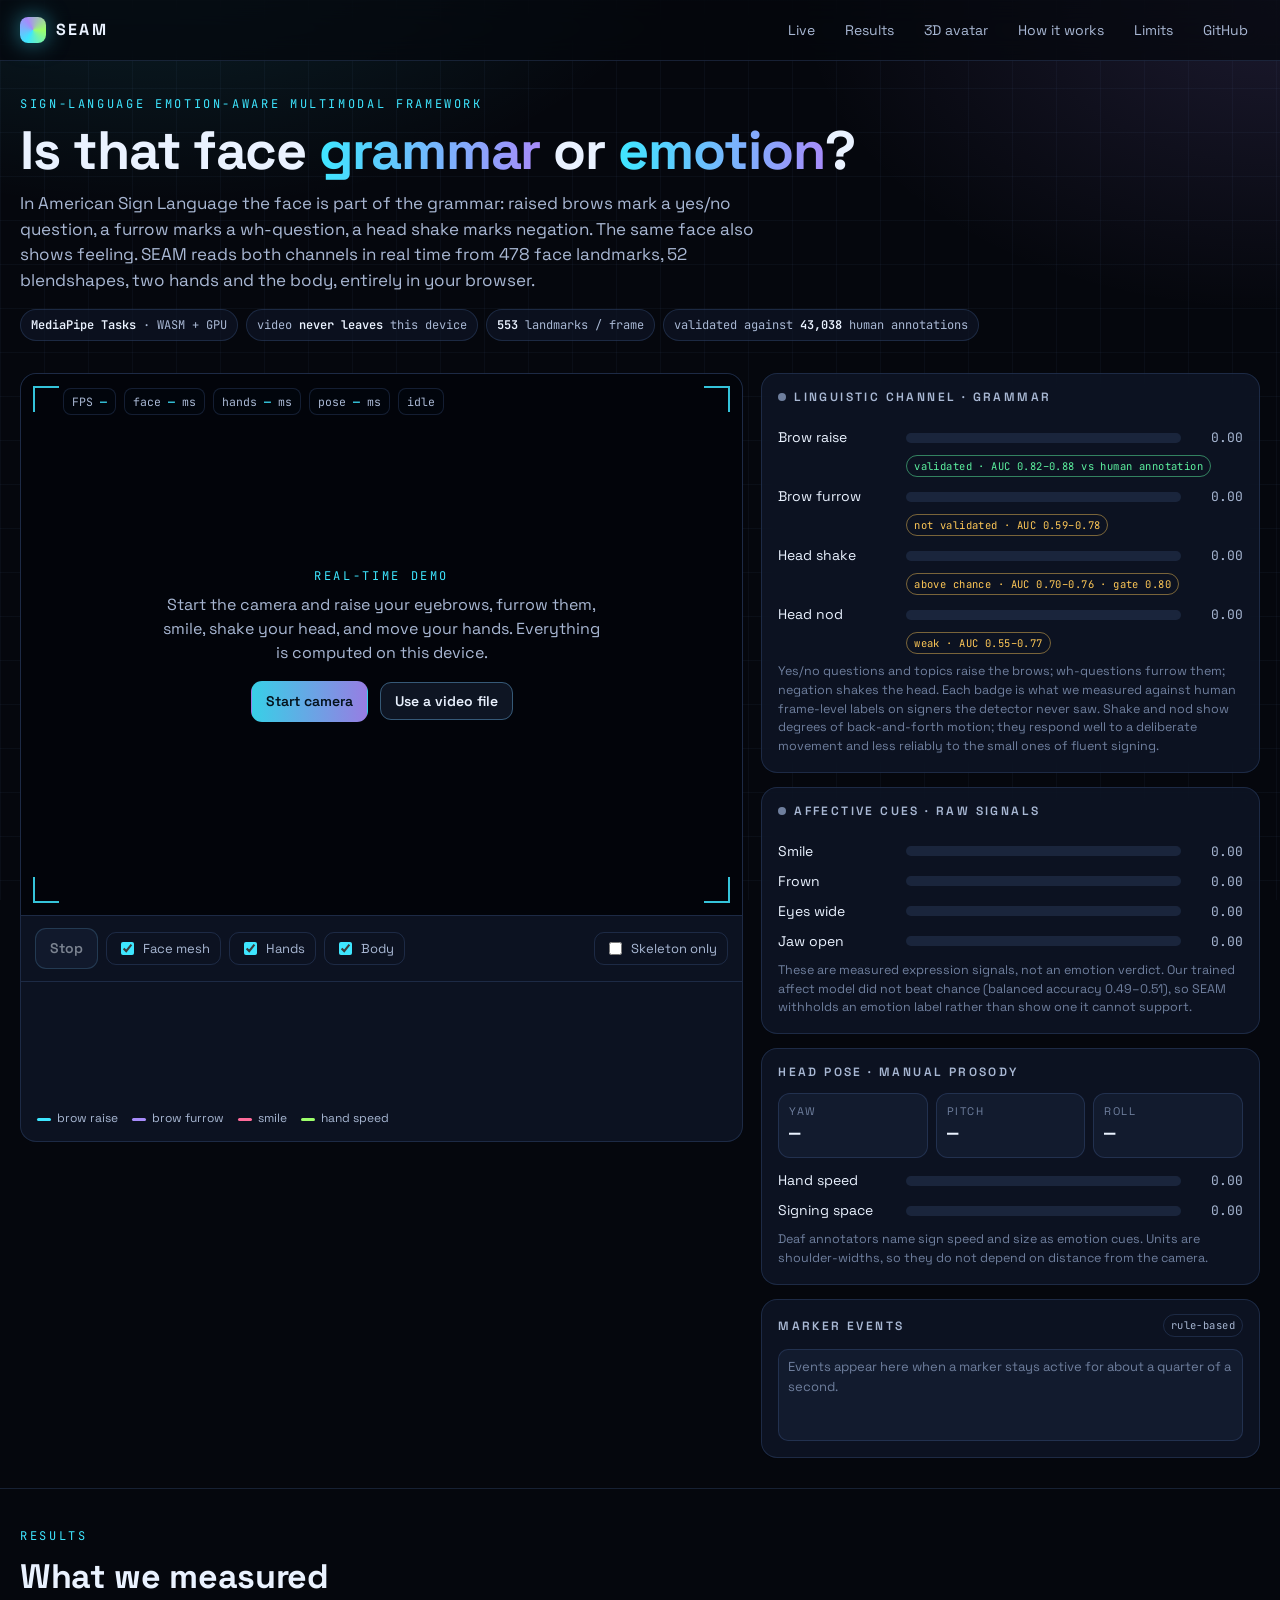
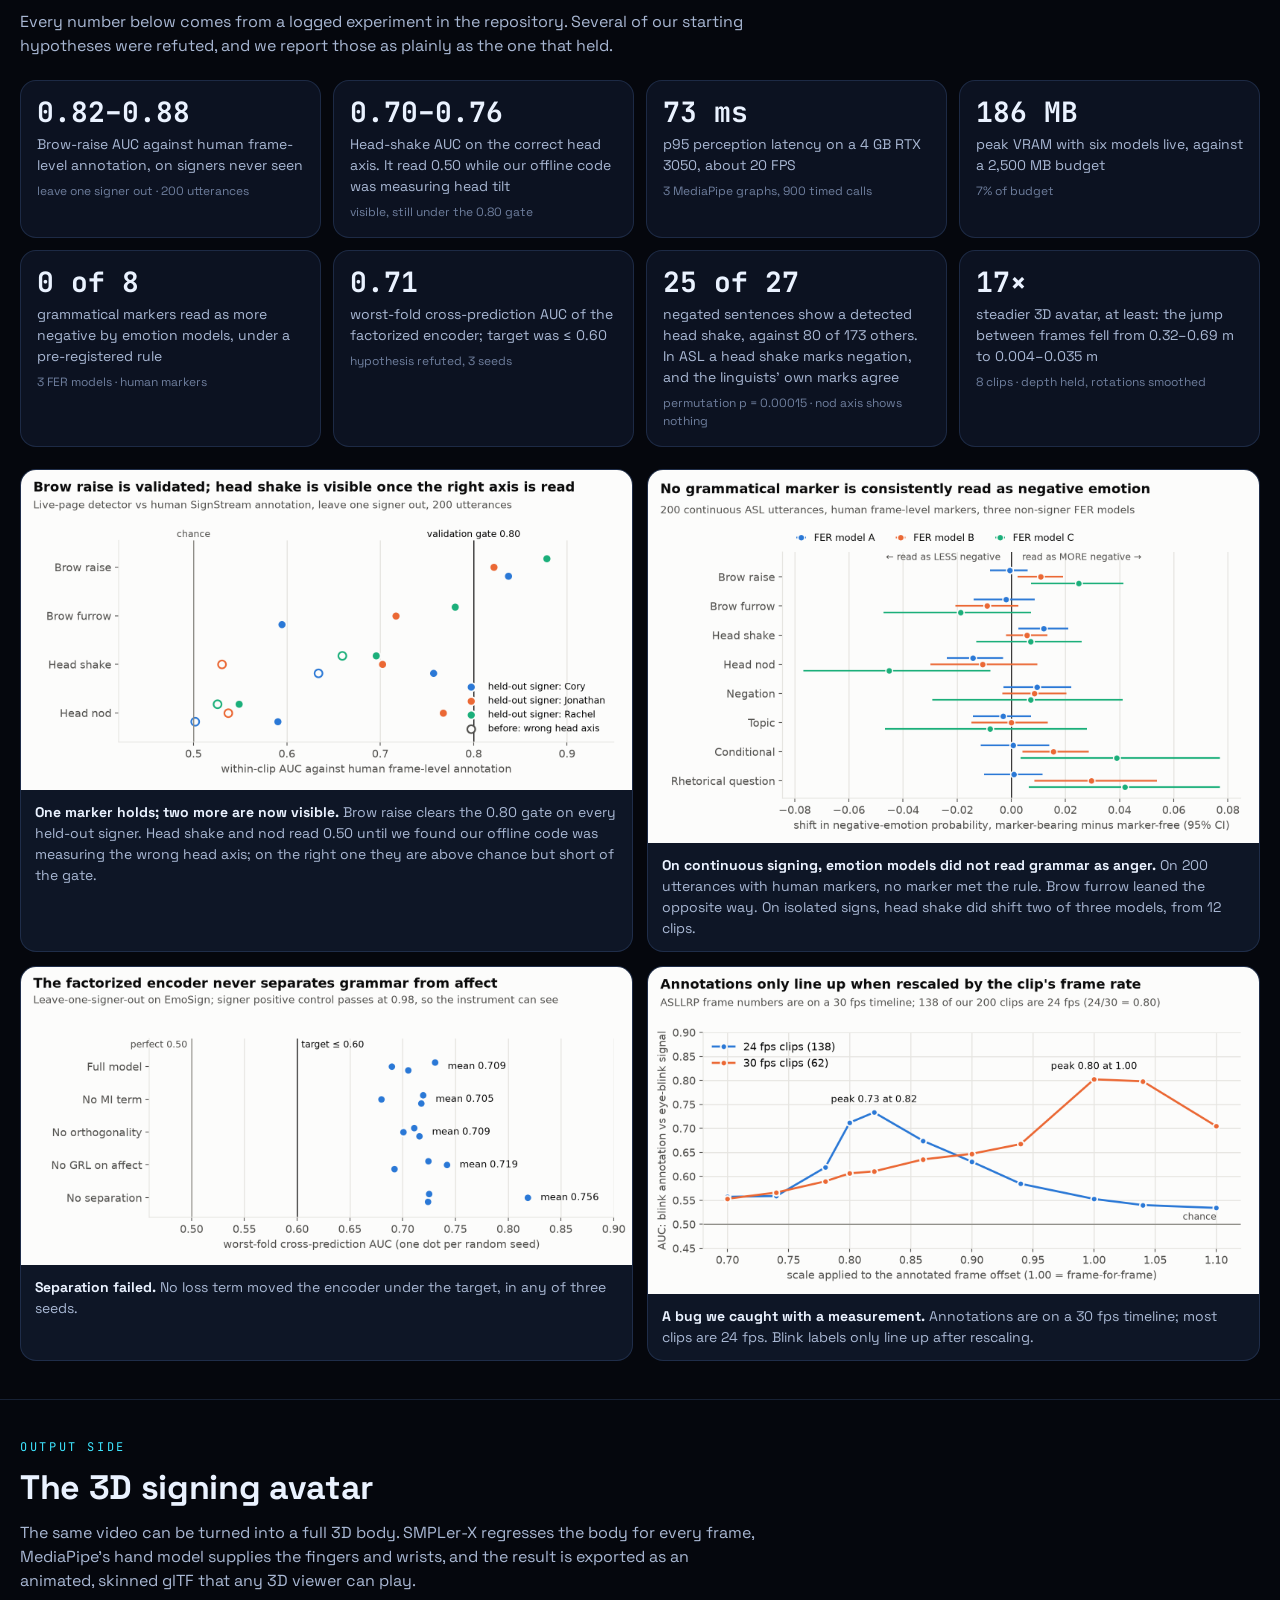
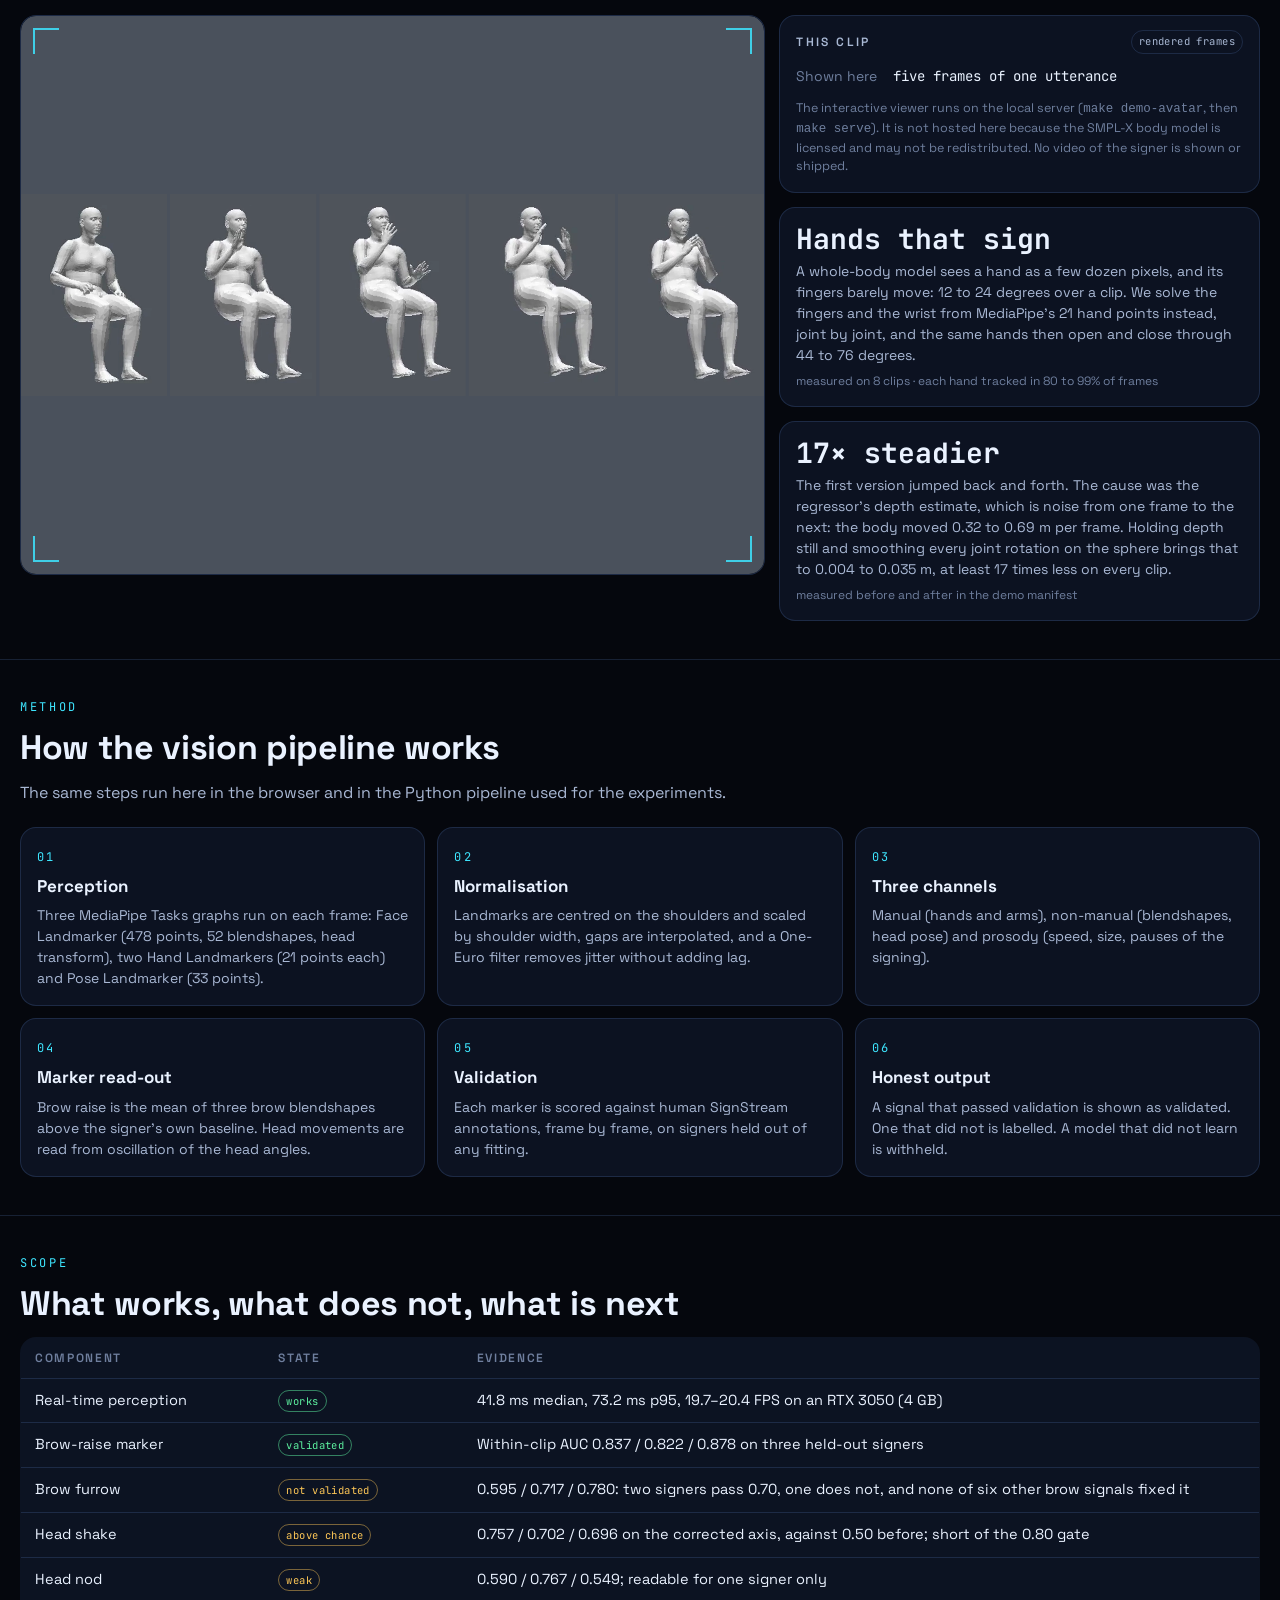
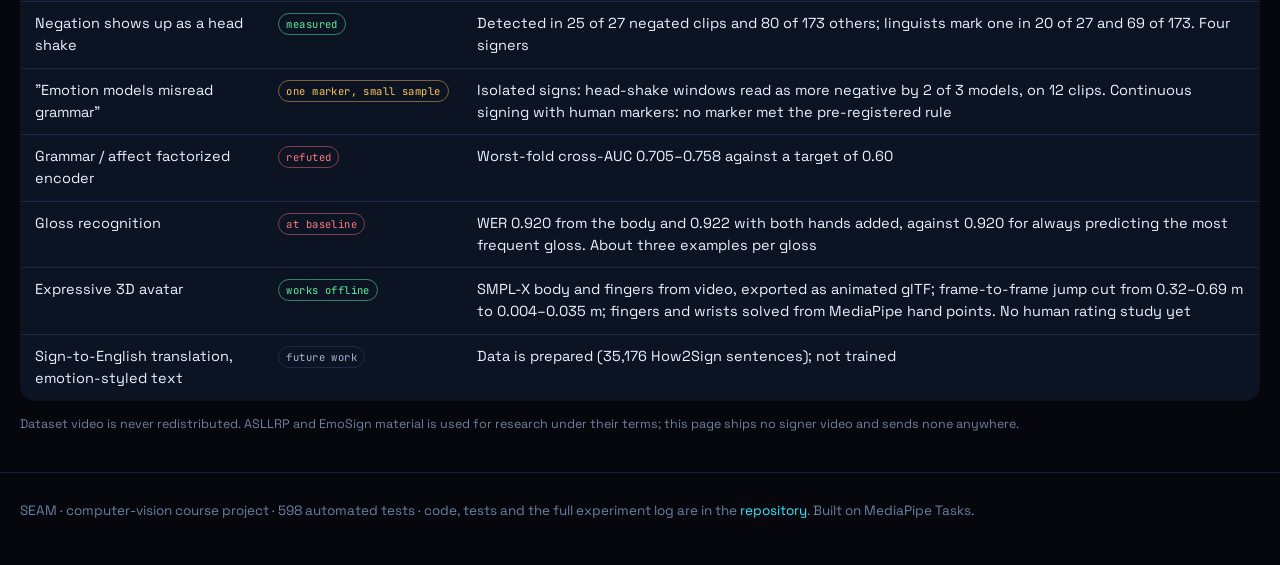
==== commit e08b029b: "two hands that were one, a head marker that reads the head, and an avatar that signs Two defects in " ====
--- a/docs/index.html
+++ b/docs/index.html
@@ -96,6 +96,23 @@
 .legend{display:flex;gap:14px;flex-wrap:wrap;padding:8px 16px 14px;font-size:12px;color:var(--ink-2)}
 .legend i{display:inline-block;width:14px;height:3px;border-radius:2px;margin-right:6px;vertical-align:middle}
 
+/* 3D avatar viewer */
+.avgrid{display:grid;grid-template-columns:minmax(0,1.55fr) minmax(0,1fr);gap:14px;align-items:start}
+@media (max-width:900px){.avgrid{grid-template-columns:1fr}}
+.stage3d{position:relative;aspect-ratio:4/3;border-radius:calc(var(--r) - 1px) calc(var(--r) - 1px) 0 0;overflow:hidden;
+  background:radial-gradient(120% 90% at 50% 18%,#1a2a4a 0%,#0b1322 55%,#04070d 100%)}
+.stage3d canvas{position:absolute;inset:0;width:100%;height:100%;display:block;cursor:grab;touch-action:none}
+.stage3d canvas:active{cursor:grabbing}
+.stage3d img{position:absolute;inset:0;width:100%;height:100%;object-fit:contain;background:#4a515c}
+.stage3d .msg{position:absolute;left:50%;bottom:18px;transform:translateX(-50%);font-family:var(--mono);font-size:12px;letter-spacing:.06em;
+  background:rgba(2,6,14,.78);border:1px solid var(--line);padding:6px 12px;border-radius:999px;color:var(--ink-2);white-space:nowrap}
+.clips{display:flex;gap:6px;flex-wrap:wrap}
+.clips button{padding:7px 11px;font-size:13px;font-family:var(--mono);font-weight:500}
+.clips button[aria-pressed="true"]{background:linear-gradient(90deg,rgba(62,230,255,.9),rgba(167,139,250,.9));color:#04121c;border-color:transparent}
+.scrub{flex:1;min-width:120px;accent-color:var(--cyan)}
+.avkv{display:grid;grid-template-columns:max-content minmax(0,1fr);gap:7px 16px;margin:0;font-size:14px}
+.avkv dt{color:var(--ink-3)} .avkv dd{margin:0;font-family:var(--mono);font-variant-numeric:tabular-nums;color:var(--ink)}
+
 /* channel cards */
 .stack{display:grid;gap:14px}
 .meter{display:grid;grid-template-columns:118px 1fr 52px;align-items:center;gap:10px;margin:9px 0}
@@ -145,6 +162,8 @@
 .scroll{overflow-x:auto}
 footer{padding:28px 0 46px;color:var(--ink-3);font-size:13.5px;border-top:1px solid var(--line)}
 </style>
+<!-- three.js for the 3D avatar viewer. Only requested when the local server has clips to show. -->
+<script type="importmap">{"imports":{"three":"./vendor/three/three.module.js","three/addons/":"./vendor/three/examples/jsm/"}}</script>
 </head>
 <body>
 <header class="top"><div class="wrap">
@@ -218,7 +237,7 @@
           <div class="meter" id="mRaise"><label>Brow raise</label><div class="bar"><i></i></div><span class="num">0.00</span></div>
           <div style="margin:-4px 0 6px 128px"><span class="badge ok">validated · AUC 0.82–0.88 vs human annotation</span></div>
           <div class="meter" id="mFurrow"><label>Brow furrow</label><div class="bar violet"><i></i></div><span class="num">0.00</span></div>
-          <div style="margin:-4px 0 6px 128px"><span class="badge warn">not validated · AUC 0.60–0.78</span></div>
+          <div style="margin:-4px 0 6px 128px"><span class="badge warn">not validated · AUC 0.59–0.78</span></div>
           <div class="meter" id="mShake"><label>Head shake</label><div class="bar amber"><i></i></div><span class="num">0.00</span></div>
           <div style="margin:-4px 0 6px 128px"><span class="badge warn" id="bShake">above chance · AUC 0.70–0.76 · gate 0.80</span></div>
           <div class="meter" id="mNod"><label>Head nod</label><div class="bar amber"><i></i></div><span class="num">0.00</span></div>
@@ -234,7 +253,7 @@
           <div class="meter" id="mFrown"><label>Frown</label><div class="bar rose"><i></i></div><span class="num">0.00</span></div>
           <div class="meter" id="mWide"><label>Eyes wide</label><div class="bar rose"><i></i></div><span class="num">0.00</span></div>
           <div class="meter" id="mJaw"><label>Jaw open</label><div class="bar rose"><i></i></div><span class="num">0.00</span></div>
-          <p class="note">These are measured expression signals, not an emotion verdict. Our trained affect model did not beat chance (balanced accuracy 0.48–0.51), so SEAM withholds an emotion label rather than show one it cannot support.</p>
+          <p class="note">These are measured expression signals, not an emotion verdict. Our trained affect model did not beat chance (balanced accuracy 0.49–0.51), so SEAM withholds an emotion label rather than show one it cannot support.</p>
         </div>
       </div>
 
@@ -271,13 +290,13 @@
     <div class="tile"><b>186 MB</b><span>peak VRAM with six models live, against a 2,500 MB budget</span><small>7% of budget</small></div>
     <div class="tile"><b>0 of 8</b><span>grammatical markers read as more negative by emotion models, under a pre-registered rule</span><small>3 FER models · human markers</small></div>
     <div class="tile"><b>0.71</b><span>worst-fold cross-prediction AUC of the factorized encoder; target was ≤ 0.60</span><small>hypothesis refuted, 3 seeds</small></div>
-    <div class="tile"><b>569</b><span>automated tests, including checks that fail when a result outlives its code</span><small>23 more need a licensed body model</small></div>
-    <div class="tile"><b>20×</b><span>steadier 3D avatar: the jump between frames fell from 0.32–0.62 m to 0.006–0.030 m</span><small>4 clips · depth held, rotations smoothed</small></div>
+    <div class="tile"><b>25 of 27</b><span>negated sentences show a detected head shake, against 80 of 173 others. In ASL a head shake marks negation, and the linguists' own marks agree</span><small>permutation p = 0.00015 · nod axis shows nothing</small></div>
+    <div class="tile"><b>17×</b><span>steadier 3D avatar, at least: the jump between frames fell from 0.32–0.69 m to 0.004–0.035 m</span><small>8 clips · depth held, rotations smoothed</small></div>
   </div>
   <div class="figs">
     <figure><img src="figures/marker_validation.png" alt="Dot plot of within-clip AUC on three held-out signers. Brow raise 0.82 to 0.88, above the 0.80 gate. Brow furrow 0.60 to 0.78. Head shake 0.70 to 0.76 and head nod 0.55 to 0.77 on the corrected axes, with hollow markers at 0.50 showing the earlier wrong-axis reading." loading="lazy"><figcaption><b>One marker holds; two more are now visible.</b> Brow raise clears the 0.80 gate on every held-out signer. Head shake and nod read 0.50 until we found our offline code was measuring the wrong head axis; on the right one they are above chance but short of the gate.</figcaption></figure>
-    <figure><img src="figures/c1_continuous.png" alt="Forest plot of eight markers by three FER models; most intervals cross zero and none is positive in two models after correction." loading="lazy"><figcaption><b>Emotion models did not read grammar as anger.</b> On 200 utterances with human markers, no marker met the rule. Brow furrow leaned the opposite way.</figcaption></figure>
-    <figure><img src="figures/m4_gate.png" alt="Dot plot of worst-fold cross-prediction AUC for five model variants; all dots lie between 0.69 and 0.81, above the 0.60 target." loading="lazy"><figcaption><b>Separation failed.</b> No loss term moved the encoder under the target, in any of three seeds.</figcaption></figure>
+    <figure><img src="figures/c1_continuous.png" alt="Forest plot of eight markers by three FER models; most intervals cross zero and none is positive in two models after correction." loading="lazy"><figcaption><b>On continuous signing, emotion models did not read grammar as anger.</b> On 200 utterances with human markers, no marker met the rule. Brow furrow leaned the opposite way. On isolated signs, head shake did shift two of three models, from 12 clips.</figcaption></figure>
+    <figure><img src="figures/m4_gate.png" alt="Dot plot of worst-fold cross-prediction AUC for five model variants; all dots lie between 0.68 and 0.82, above the 0.60 target." loading="lazy"><figcaption><b>Separation failed.</b> No loss term moved the encoder under the target, in any of three seeds.</figcaption></figure>
     <figure><img src="figures/frame_alignment.png" alt="Line chart: for 24 fps clips alignment AUC peaks at 0.73 near scale 0.82; for 30 fps clips it peaks at 0.81 at scale 1.00." loading="lazy"><figcaption><b>A bug we caught with a measurement.</b> Annotations are on a 30 fps timeline; most clips are 24 fps. Blink labels only line up after rescaling.</figcaption></figure>
   </div>
 </div></section>
@@ -285,16 +304,46 @@
 <section class="block" id="avatar"><div class="wrap">
   <div class="eyebrow">Output side</div>
   <h2 class="big">The 3D signing avatar</h2>
-  <p class="sub">The same video can be turned into a full 3D body. SMPLer-X regresses SMPL-X pose (body, 30 finger joints, jaw) for every frame, and we export it as an animated, skinned glTF that any 3D viewer can play.</p>
-  <div class="figs">
-    <figure><img src="figures/avatar_strip.png" alt="Five frames of a grey 3D human body model seated and signing: hands rest on the lap, then the right hand rises to the chin and the left hand opens beside it with the fingers spread." width="1474" height="400"><figcaption><b>Five frames of one utterance.</b> Rendered from the exported animation. No video of the signer is shown or shipped.</figcaption></figure>
-    <div class="tile" style="align-self:start">
-      <b>20× steadier</b>
-      <span>The first version jumped back and forth. The cause was the regressor's depth estimate, which is noise from one frame to the next: the body moved 0.32 to 0.62 m per frame. Holding depth still and smoothing every joint rotation on the sphere brings that to 0.006 to 0.030 m, and halves finger jitter.</span>
-      <small>4 clips · measured before and after in the demo manifest</small>
-      <p style="margin:14px 0 0"><a class="btn" id="avatarOpen" href="avatar" hidden>Open the interactive 3D viewer</a></p>
-      <p class="note" id="avatarNote" style="margin-top:12px">The interactive viewer runs on the local server (<code>make demo-avatar</code>, then <code>make serve</code>). It is not hosted here because the SMPL-X body model is licensed and may not be redistributed.</p>
+  <p class="sub">The same video can be turned into a full 3D body. SMPLer-X regresses the body for every frame, MediaPipe's hand model supplies the fingers and wrists, and the result is exported as an animated, skinned glTF that any 3D viewer can play.</p>
+  <div class="avgrid">
+    <div class="panel stage">
+      <div class="stage3d" id="stage3d">
+        <img id="avStill" src="figures/avatar_strip.png" alt="Five frames of a grey 3D human body model seated and signing: hands rest on the lap, then the right hand rises to the chin and the left hand opens beside it with the fingers spread." width="1474" height="400">
+        <canvas id="av3d" hidden aria-label="Interactive 3D avatar. Drag to orbit, scroll to zoom."></canvas>
+        <div class="corner tl"></div><div class="corner tr"></div><div class="corner bl"></div><div class="corner br"></div>
+        <div class="hud" id="avHud" hidden><span>clip <b id="avClipName">–</b></span><span>frame <b id="avFrame">0</b></span><span>hands <b id="avHands">–</b></span></div>
+        <div class="msg" id="avMsg" hidden>loading the 3D viewer…</div>
+      </div>
+      <div class="controls" id="avControls" hidden>
+        <button class="primary" id="avPlay" type="button">Pause</button>
+        <input class="scrub" id="avScrub" type="range" min="0" max="1000" value="0" aria-label="Position in the clip">
+        <label class="toggle"><input type="checkbox" id="avSlow"> Half speed</label>
+        <label class="toggle"><input type="checkbox" id="avSkel"> Skeleton</label>
+        <button id="avReset" type="button">Reset view</button>
+      </div>
+      <div class="controls" id="avClipRow" hidden><span style="font-size:13px;color:var(--ink-3)">Utterance</span><div class="clips" id="avClips"></div></div>
     </div>
+    <aside class="stack">
+      <div class="panel">
+        <div class="hd"><h2>This clip</h2><span class="badge" id="avBadge">rendered frames</span></div>
+        <div class="bd">
+          <dl class="avkv" id="avStats">
+            <dt>Shown here</dt><dd>five frames of one utterance</dd>
+          </dl>
+          <p class="note" id="avatarNote" style="margin-top:12px">The interactive viewer runs on the local server (<code>make demo-avatar</code>, then <code>make serve</code>). It is not hosted here because the SMPL-X body model is licensed and may not be redistributed. No video of the signer is shown or shipped.</p>
+        </div>
+      </div>
+      <div class="tile">
+        <b>Hands that sign</b>
+        <span>A whole-body model sees a hand as a few dozen pixels, and its fingers barely move: 12 to 24 degrees over a clip. We solve the fingers and the wrist from MediaPipe's 21 hand points instead, joint by joint, and the same hands then open and close through 44 to 76 degrees.</span>
+        <small id="avHandsNote">measured on 8 clips · each hand tracked in 80 to 99% of frames</small>
+      </div>
+      <div class="tile">
+        <b>17× steadier</b>
+        <span>The first version jumped back and forth. The cause was the regressor's depth estimate, which is noise from one frame to the next: the body moved 0.32 to 0.69 m per frame. Holding depth still and smoothing every joint rotation on the sphere brings that to 0.004 to 0.035 m, at least 17 times less on every clip.</span>
+        <small>measured before and after in the demo manifest</small>
+      </div>
+    </aside>
   </div>
 </div></section>
 
@@ -319,14 +368,15 @@
     <thead><tr><th>Component</th><th>State</th><th>Evidence</th></tr></thead>
     <tbody>
       <tr><td>Real-time perception</td><td><span class="badge ok">works</span></td><td>41.8 ms median, 73.2 ms p95, 19.7–20.4 FPS on an RTX 3050 (4 GB)</td></tr>
-      <tr><td>Brow-raise marker</td><td><span class="badge ok">validated</span></td><td>Within-clip AUC 0.838 / 0.822 / 0.878 on three held-out signers</td></tr>
-      <tr><td>Brow furrow</td><td><span class="badge warn">not validated</span></td><td>0.599 / 0.717 / 0.780: two signers pass 0.70, one does not, and none of six other brow signals fixed it</td></tr>
+      <tr><td>Brow-raise marker</td><td><span class="badge ok">validated</span></td><td>Within-clip AUC 0.837 / 0.822 / 0.878 on three held-out signers</td></tr>
+      <tr><td>Brow furrow</td><td><span class="badge warn">not validated</span></td><td>0.595 / 0.717 / 0.780: two signers pass 0.70, one does not, and none of six other brow signals fixed it</td></tr>
       <tr><td>Head shake</td><td><span class="badge warn">above chance</span></td><td id="eShake">0.757 / 0.702 / 0.696 on the corrected axis, against 0.50 before; short of the 0.80 gate</td></tr>
-      <tr><td>Head nod</td><td><span class="badge warn">weak</span></td><td id="eNod">0.592 / 0.767 / 0.549; readable for one signer only</td></tr>
-      <tr><td>"Emotion models misread grammar"</td><td><span class="badge bad">not supported</span></td><td>Tested on isolated signs and on continuous signing; no marker met the rule</td></tr>
-      <tr><td>Grammar / affect factorized encoder</td><td><span class="badge bad">refuted</span></td><td>Worst-fold cross-AUC 0.694–0.726 against a target of 0.60</td></tr>
-      <tr><td>Gloss recognition</td><td><span class="badge bad">at baseline</span></td><td>WER 0.920 equals always predicting the most frequent gloss, on 200 utterances</td></tr>
-      <tr><td>Expressive 3D avatar</td><td><span class="badge ok">works offline</span></td><td>SMPL-X body and fingers from video, exported as animated glTF; frame-to-frame jump cut from 0.32–0.62 m to 0.006–0.030 m. No human rating study yet</td></tr>
+      <tr><td>Head nod</td><td><span class="badge warn">weak</span></td><td id="eNod">0.590 / 0.767 / 0.549; readable for one signer only</td></tr>
+      <tr><td>Negation shows up as a head shake</td><td><span class="badge ok">measured</span></td><td>Detected in 25 of 27 negated clips and 80 of 173 others; linguists mark one in 20 of 27 and 69 of 173. Four signers</td></tr>
+      <tr><td>"Emotion models misread grammar"</td><td><span class="badge warn">one marker, small sample</span></td><td>Isolated signs: head-shake windows read as more negative by 2 of 3 models, on 12 clips. Continuous signing with human markers: no marker met the pre-registered rule</td></tr>
+      <tr><td>Grammar / affect factorized encoder</td><td><span class="badge bad">refuted</span></td><td>Worst-fold cross-AUC 0.705–0.758 against a target of 0.60</td></tr>
+      <tr><td>Gloss recognition</td><td><span class="badge bad">at baseline</span></td><td>WER 0.920 from the body and 0.922 with both hands added, against 0.920 for always predicting the most frequent gloss. About three examples per gloss</td></tr>
+      <tr><td>Expressive 3D avatar</td><td><span class="badge ok">works offline</span></td><td>SMPL-X body and fingers from video, exported as animated glTF; frame-to-frame jump cut from 0.32–0.69 m to 0.004–0.035 m; fingers and wrists solved from MediaPipe hand points. No human rating study yet</td></tr>
       <tr><td>Sign-to-English translation, emotion-styled text</td><td><span class="badge">future work</span></td><td>Data is prepared (35,176 How2Sign sentences); not trained</td></tr>
     </tbody>
   </table></div>
@@ -334,7 +384,7 @@
 </div></section>
 </main>
 
-<footer><div class="wrap">SEAM · computer-vision course project · code, tests and the full experiment log are in the <a href="https://github.com/BhuwanJoshi-01/SEAM-Sign-language-Emotion-Aware-Multimodal-framework">repository</a>. Built on MediaPipe Tasks.</div></footer>
+<footer><div class="wrap">SEAM · computer-vision course project · 598 automated tests · code, tests and the full experiment log are in the <a href="https://github.com/BhuwanJoshi-01/SEAM-Sign-language-Emotion-Aware-Multimodal-framework">repository</a>. Built on MediaPipe Tasks.</div></footer>
 
 <script type="module">
 const $ = (id) => document.getElementById(id);
@@ -678,14 +728,138 @@
 if (auto.get("skeleton") === "1") { $("tPrivacy").checked = true; $("viewport").classList.add("privacy"); }
 if (auto.get("autostart") === "camera") begin("camera");
 
-// The interactive 3D viewer exists only where the local server is: the body model is
-// licensed and cannot be hosted. Where it is there, the nav link goes straight to it; where
-// it is not, this request fails quietly and the avatar section explains why.
+// ── 3D avatar viewer ─────────────────────────────────────────────────────────
+// The animated body exists only where the local server is: the body model is licensed and
+// cannot be hosted. Where the server answers, three.js is loaded and the viewer replaces the
+// still frames; where it does not, this request fails quietly and the stills stay.
+const av = { loaded: 0, clip: null, error: null, duration: 0, bones: 0, ready: false };
+window.__avatar = av;   // read by the automated smoke test
+
+async function startAvatar(manifest) {
+  const clips = (manifest.clips || []).filter((c) => c.arm_a_smplerx && !c.arm_a_smplerx.error && c.arm_a_smplerx.glb);
+  if (!clips.length) return;
+  const msg = $("avMsg"); msg.hidden = false;
+  let THREE, OrbitControls, GLTFLoader;
+  try {
+    THREE = await import("three");
+    ({ OrbitControls } = await import("three/addons/controls/OrbitControls.js"));
+    ({ GLTFLoader } = await import("three/addons/loaders/GLTFLoader.js"));
+  } catch (e) { av.error = "three.js did not load: " + e.message; msg.textContent = "3D viewer unavailable in this browser"; return; }
+
+  const canvas = $("av3d"), stage = $("stage3d");
+  let renderer;
+  try { renderer = new THREE.WebGLRenderer({ canvas, antialias: true, alpha: true }); }
+  catch (e) { av.error = "WebGL unavailable: " + e.message; msg.textContent = "this browser has no WebGL; showing rendered frames"; return; }
+  renderer.setPixelRatio(Math.min(window.devicePixelRatio || 1, 2));
+  renderer.outputColorSpace = THREE.SRGBColorSpace;
+  const scene = new THREE.Scene();
+  const camera = new THREE.PerspectiveCamera(30, 4 / 3, 0.05, 60);
+  const controls = new OrbitControls(camera, canvas);
+  controls.enableDamping = true; controls.enablePan = false; controls.minDistance = 0.8; controls.maxDistance = 6;
+  const hemi = new THREE.HemisphereLight(0xdfeaff, 0x0a1020, 1.25);
+  const key = new THREE.DirectionalLight(0xffffff, 1.9); key.position.set(1.4, 2.6, 3.2);
+  const rim = new THREE.DirectionalLight(0x3ee6ff, 1.1); rim.position.set(-2.2, 1.6, -2.6);
+  const skin = new THREE.MeshStandardMaterial({ color: 0xd5deee, roughness: 0.62, metalness: 0.04 });
+  const floor = new THREE.GridHelper(4, 24, 0x3ee6ff, 0x1c2c4a); floor.material.transparent = true; floor.material.opacity = 0.35;
+
+  const fit = () => { const w = stage.clientWidth, h = stage.clientHeight; if (!w || !h) return; renderer.setSize(w, h, false); camera.aspect = w / h; camera.updateProjectionMatrix(); };
+  new ResizeObserver(fit).observe(stage); fit();
+
+  const loader = new GLTFLoader();
+  let mixer = null, action = null, clip = null, root = null, helper = null, home = null, playing = true, visible = true, scrubbing = false;
+  const fps = (manifest.render && manifest.render.fps) || 24;
+
+  function frame(model) {
+    // Frame the signing space from the skeleton as posed now, not from the bind pose.
+    const box = new THREE.Box3(), p = new THREE.Vector3();
+    model.traverse((o) => { if (o.isBone) box.expandByPoint(o.getWorldPosition(p)); });
+    if (box.isEmpty()) box.setFromObject(model);
+    const height = Math.max(box.max.y - box.min.y, 0.6);
+    // Signing happens between the waist and the top of the head, so that is what is framed.
+    const target = new THREE.Vector3((box.min.x + box.max.x) / 2, box.min.y + height * 0.72, (box.min.z + box.max.z) / 2);
+    const dist = (height * 0.56) / Math.tan((camera.fov * Math.PI) / 360);
+    home = { target, pos: new THREE.Vector3(target.x + dist * 0.16, target.y + height * 0.04, target.z + dist) };
+    floor.position.set(target.x, box.min.y - 0.02, target.z);
+    resetView();
+  }
+  function resetView() { if (!home) return; controls.target.copy(home.target); camera.position.copy(home.pos); controls.update(); }
+
+  function describe(c) {
+    const a = c.arm_a_smplerx, h = a.hands || {}, st = a.stabilised || {};
+    const pct = (x) => (x == null ? "–" : Math.round(x * 100) + "%");
+    const tr = h.tracked_fraction || {};
+    const bend = (side) => (h[side] ? `${h[side].finger_bend_range_over_clip_deg_regressor}° → ${h[side].finger_bend_range_over_clip_deg_solved}°` : "–");
+    const rows = [
+      ["Utterance", c.utterance_id],
+      ["Length", `${a.frames} frames · ${(a.frames / fps).toFixed(1)} s`],
+      ["Skeleton", a.glb_check ? `${a.glb_check.channels / 2 | 0} joints, ${a.glb_check.keyframes} keyframes` : "55 joints"],
+      ["Hands tracked", `left ${pct(tr.left)} · right ${pct(tr.right)}`],
+      ["Finger range, left", bend("left")],
+      ["Finger range, right", bend("right")],
+      ["Jump per frame", st.frame_to_frame_before ? `${st.frame_to_frame_before.root_m.toFixed(2)} m → ${st.frame_to_frame_after.root_m.toFixed(3)} m` : "–"],
+    ];
+    $("avStats").innerHTML = rows.map(([k, v]) => `<dt>${k}</dt><dd>${v}</dd>`).join("");
+    $("avHands").textContent = h.tracked_fraction ? "MediaPipe · solved" : "regressor";
+  }
+
+  async function load(c) {
+    msg.hidden = false; msg.textContent = "loading clip " + c.utterance_id + "…";
+    for (const b of $("avClips").children) b.setAttribute("aria-pressed", String(b.dataset.id === c.utterance_id));
+    let gltf;
+    try { gltf = await loader.loadAsync("api/demo/" + c.arm_a_smplerx.glb); }
+    catch (e) { av.error = `clip ${c.utterance_id}: ${e.message || e}`; msg.textContent = "could not load clip " + c.utterance_id; return false; }
+    if (mixer) { mixer.stopAllAction(); mixer.uncacheRoot(root); }
+    scene.clear(); scene.add(hemi, key, rim, floor);
+    root = gltf.scene; clip = gltf.animations[0];
+    if (!clip) { av.error = `clip ${c.utterance_id} has no animation`; msg.textContent = "that clip has no animation"; return false; }
+    let bones = 0;
+    root.traverse((o) => { if (o.isMesh) { o.material = skin; o.frustumCulled = false; } if (o.isBone) bones++; });
+    // The mixer's root must be the scene just loaded, and the pose must be applied before
+    // anything is measured: the bind pose is a T-pose a fraction of the posed body's size.
+    mixer = new THREE.AnimationMixer(root); action = mixer.clipAction(clip); action.play(); mixer.update(0);
+    root.updateMatrixWorld(true);
+    scene.add(root);
+    helper = new THREE.SkeletonHelper(root); helper.visible = $("avSkel").checked; scene.add(helper);
+    skin.transparent = helper.visible; skin.opacity = helper.visible ? 0.35 : 1;
+    frame(root); describe(c);
+    $("avClipName").textContent = c.utterance_id;
+    av.clip = c.utterance_id; av.duration = clip.duration; av.bones = bones; av.loaded += 1; av.error = null;
+    msg.hidden = true; return true;
+  }
+
+  // Controls
+  $("avClips").innerHTML = clips.map((c, i) => `<button type="button" data-id="${c.utterance_id}" aria-pressed="false" title="utterance ${c.utterance_id}">${String(i + 1).padStart(2, "0")}</button>`).join("");
+  $("avClips").addEventListener("click", (e) => { const b = e.target.closest("button"); if (b) load(clips.find((c) => c.utterance_id === b.dataset.id)); });
+  $("avPlay").onclick = () => { playing = !playing; $("avPlay").textContent = playing ? "Pause" : "Play"; };
+  $("avReset").onclick = resetView;
+  $("avSkel").onchange = (e) => { if (helper) helper.visible = e.target.checked; skin.transparent = e.target.checked; skin.opacity = e.target.checked ? 0.35 : 1; skin.needsUpdate = true; };
+  const scrub = $("avScrub");
+  scrub.oninput = () => { scrubbing = true; if (mixer && clip) { mixer.setTime((scrub.value / 1000) * clip.duration); } };
+  scrub.onchange = () => { scrubbing = false; };
+  new IntersectionObserver((es) => { visible = es[0].isIntersecting; }, { threshold: 0.05 }).observe(stage);
+
+  $("avStill").hidden = true; canvas.hidden = false; $("avHud").hidden = false; $("avControls").hidden = false; $("avClipRow").hidden = false;
+  $("avBadge").textContent = `${clips.length} utterances`; $("avBadge").classList.add("ok");
+  $("avatarNote").textContent = "Drag to orbit, scroll to zoom. The body comes from SMPLer-X and the hands from MediaPipe. No video of the signer is shown or shipped; the viewer is not hosted publicly because the SMPL-X body model is licensed.";
+  fit();
+  av.ready = await load(clips[0]);
+  av.clips = clips.map((c) => c.utterance_id);
+  av.load = (id) => load(clips.find((c) => c.utterance_id === id));   // lets the smoke test try every clip
+
+  const clock = new THREE.Clock();
+  (function tick() {
+    requestAnimationFrame(tick);
+    const dt = Math.min(clock.getDelta(), 0.1);
+    if (!visible) return;
+    if (mixer && playing && !scrubbing) mixer.update(dt * ($("avSlow").checked ? 0.5 : 1));
+    if (mixer && clip && !scrubbing) { const t = action.time % clip.duration; scrub.value = Math.round((t / clip.duration) * 1000); $("avFrame").textContent = String(Math.round(t * fps)).padStart(3, "0"); }
+    controls.update(); renderer.render(scene, camera);
+  })();
+}
+
 fetch("api/demo/manifest", { cache: "no-store" }).then((r) => (r.ok ? r.json() : null)).then((m) => {
-  if (!m || !(m.clips || []).length) return;
-  $("avatarOpen").hidden = false; $("navAvatar").href = "avatar";
-  $("avatarNote").textContent = "Running on the local server: the viewer plays the skinned glTF with orbit controls, " + m.clips.length + " clips.";
-}).catch(() => {});
+  if (m && (m.clips || []).length) return startAvatar(m);
+}).catch((e) => { av.error = String(e); });
 </script>
 </body>
 </html>
